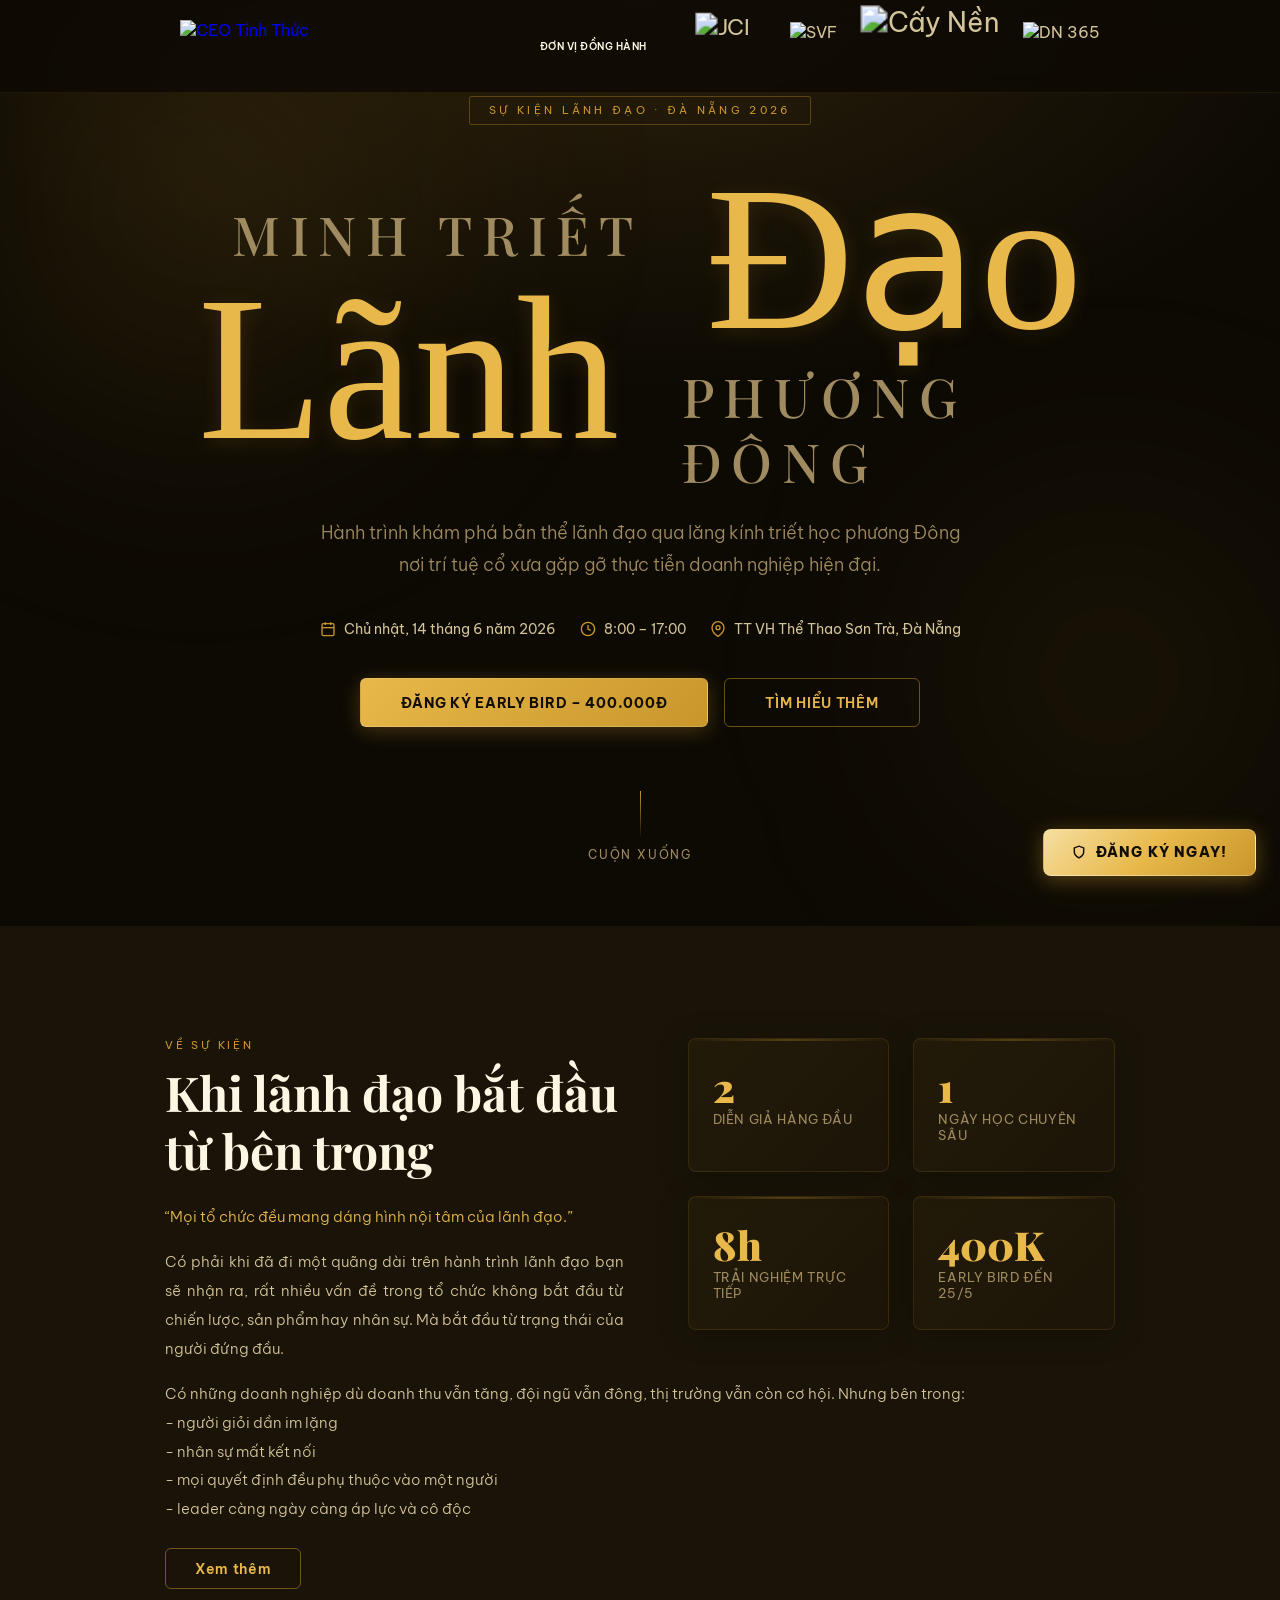
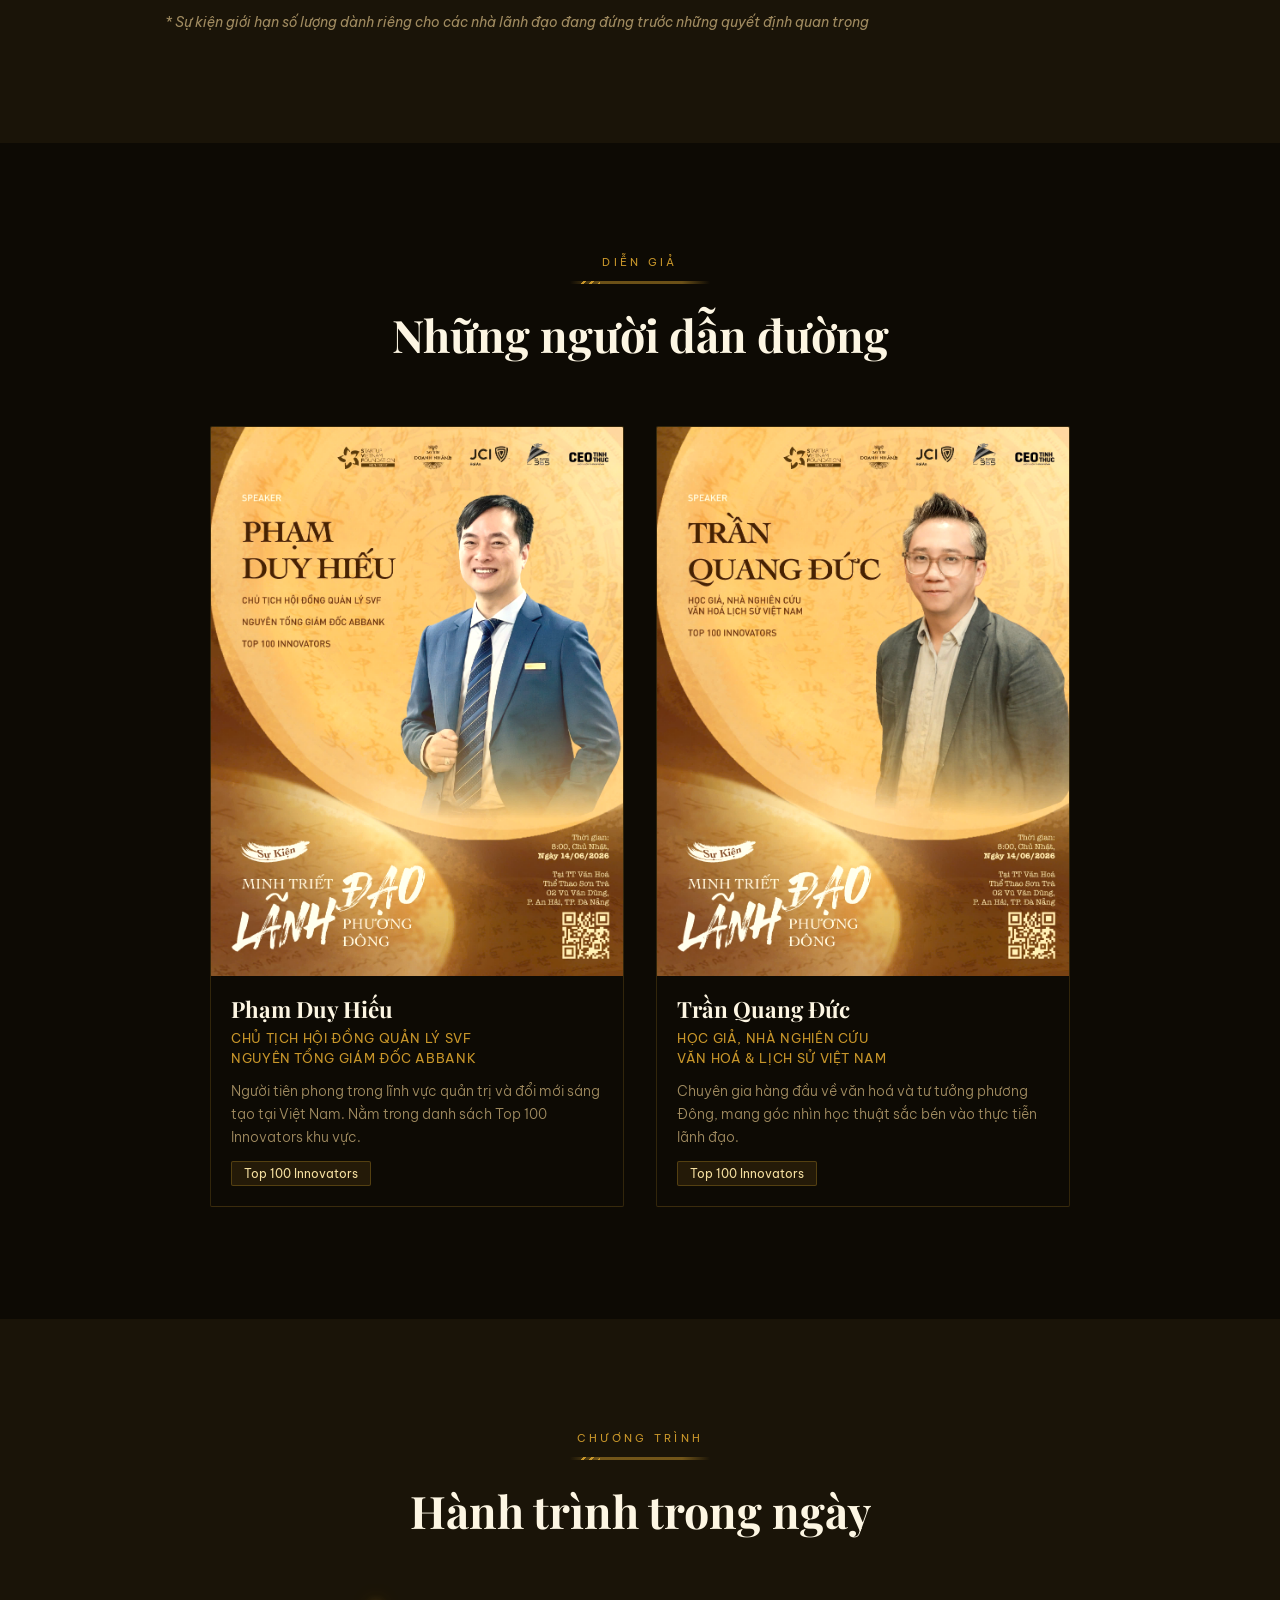
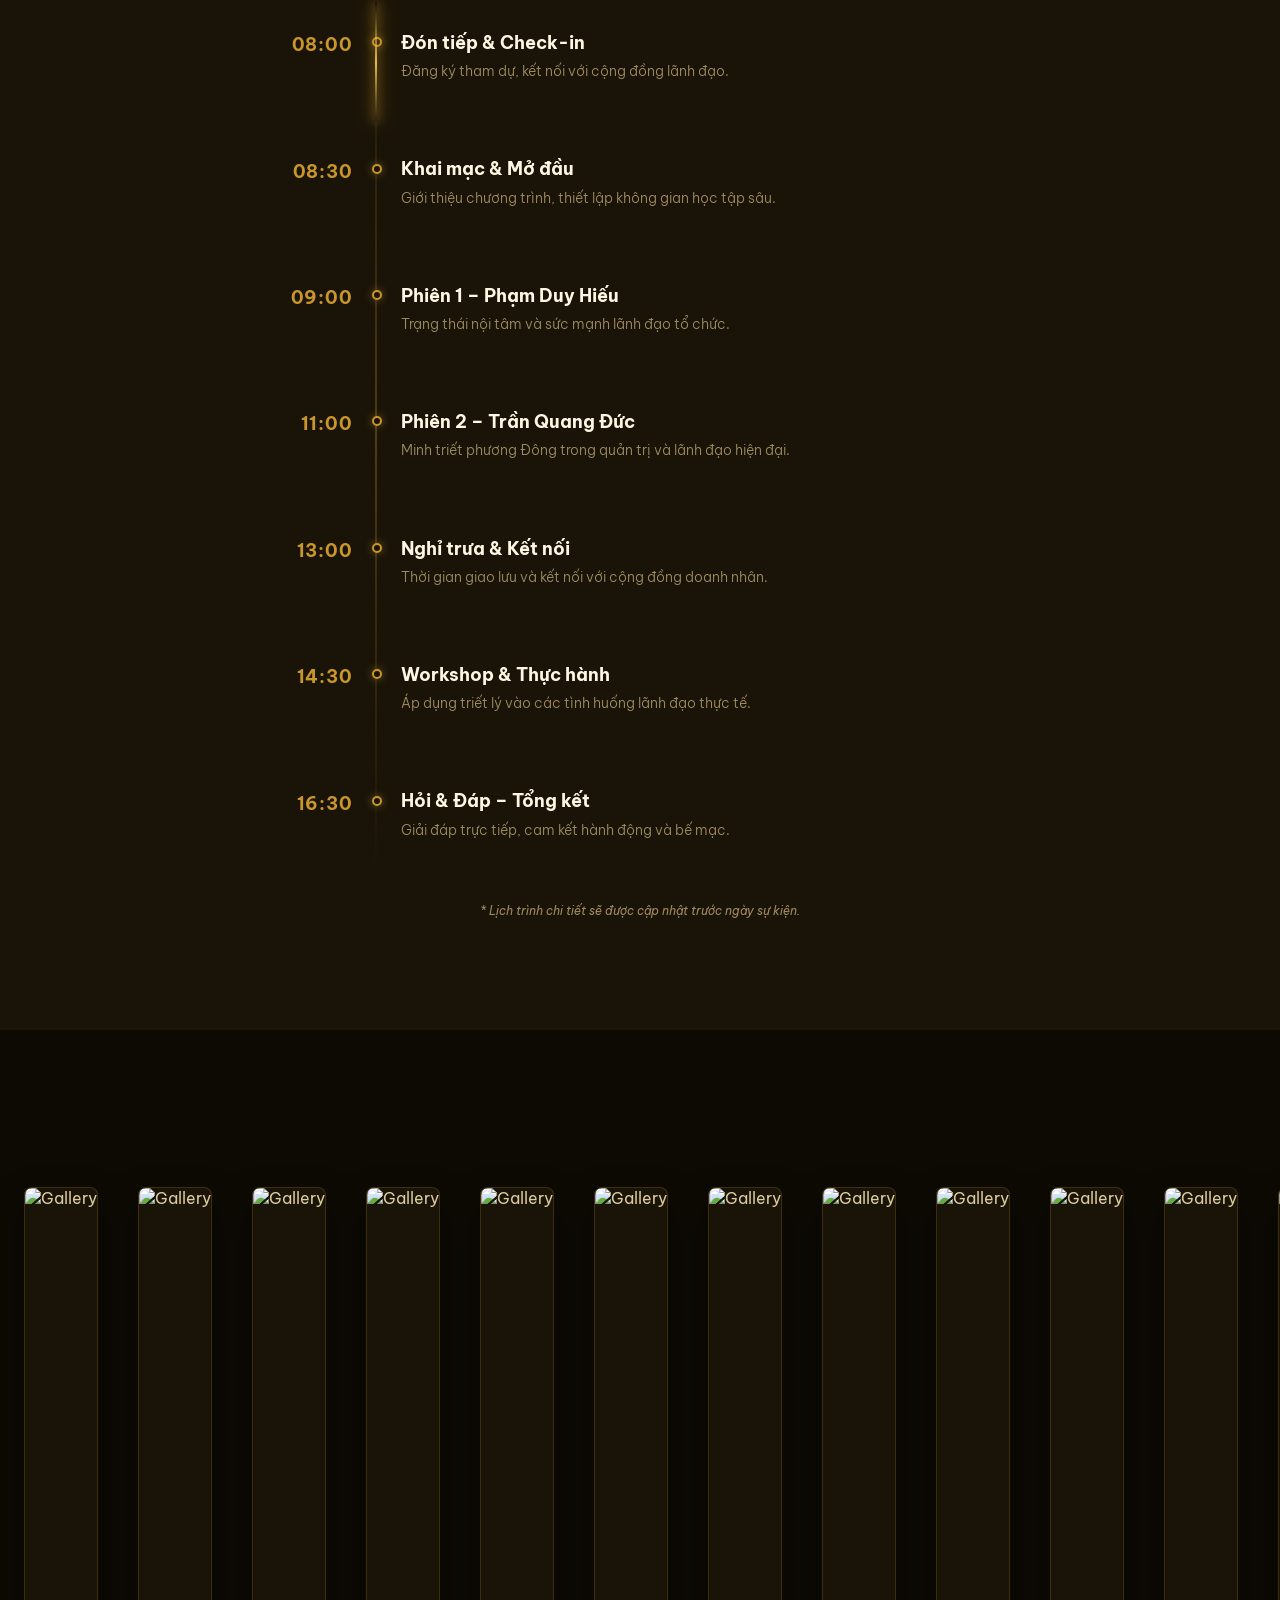
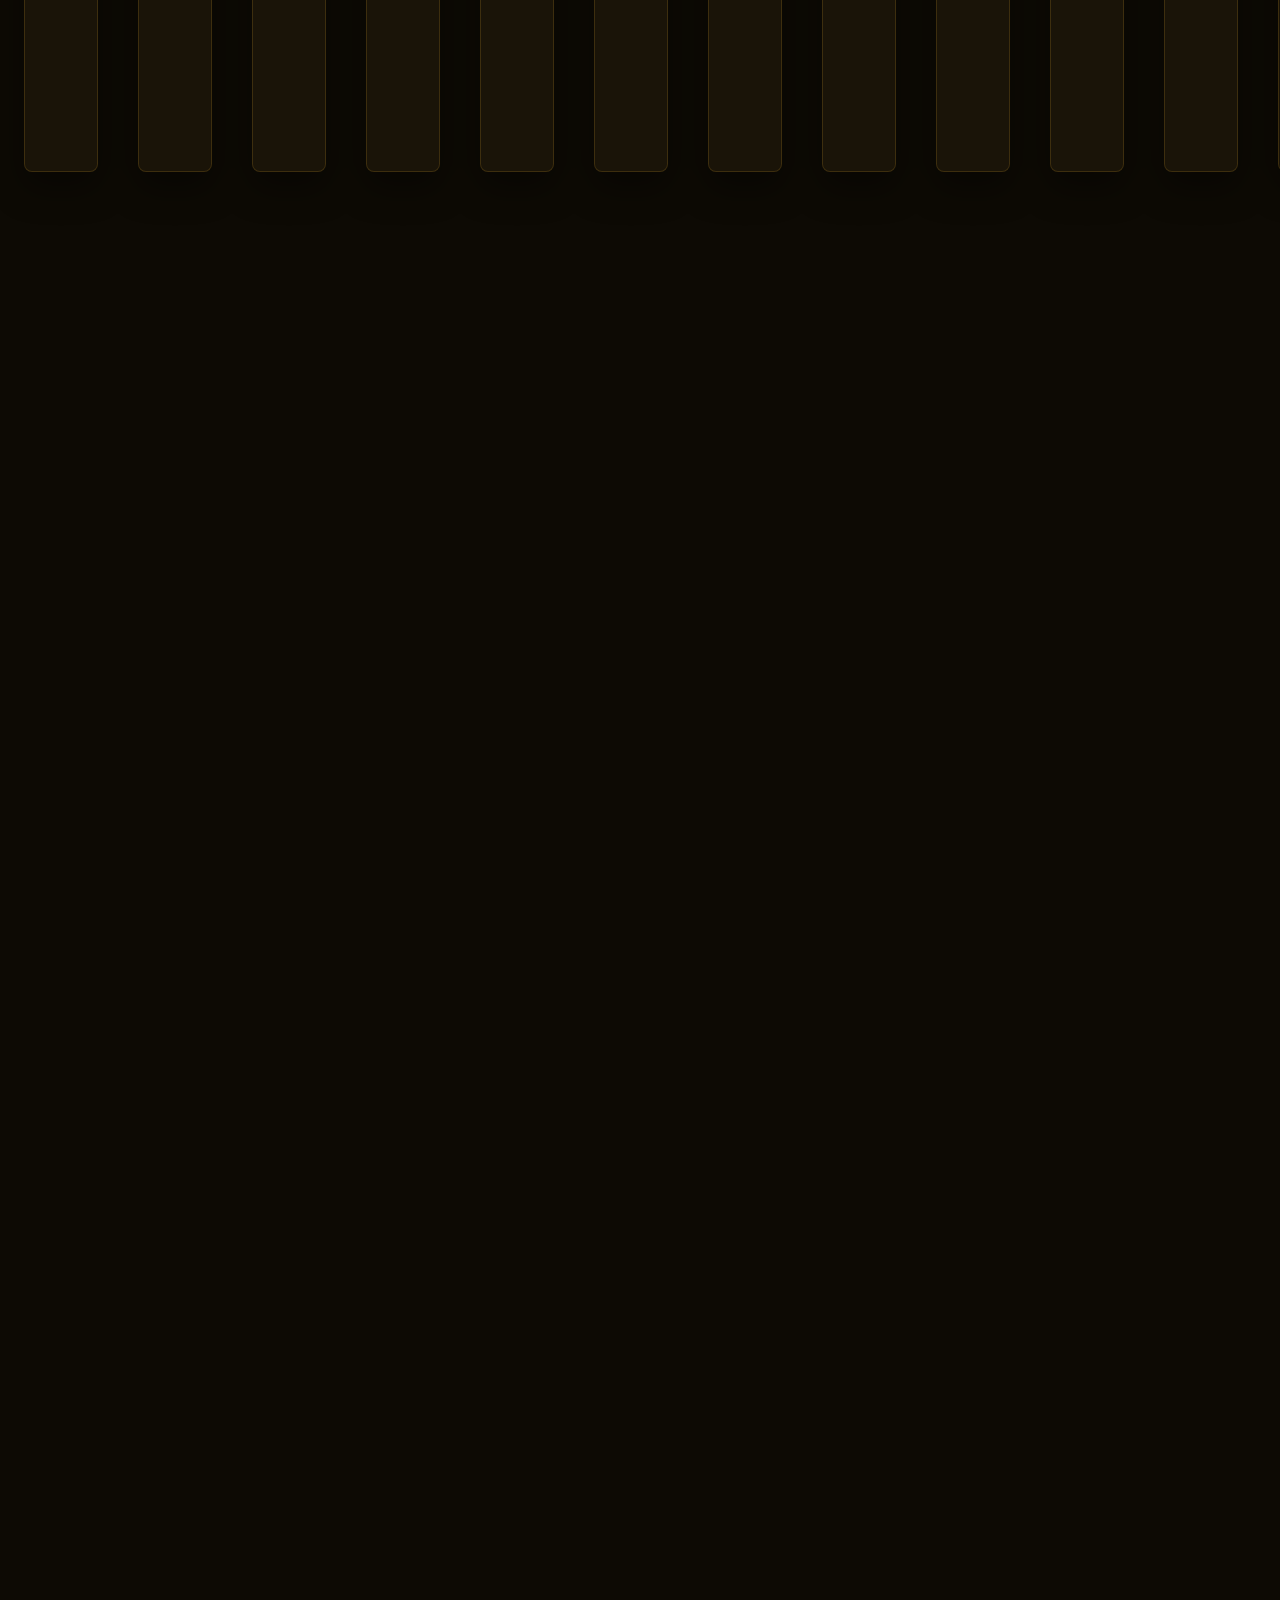
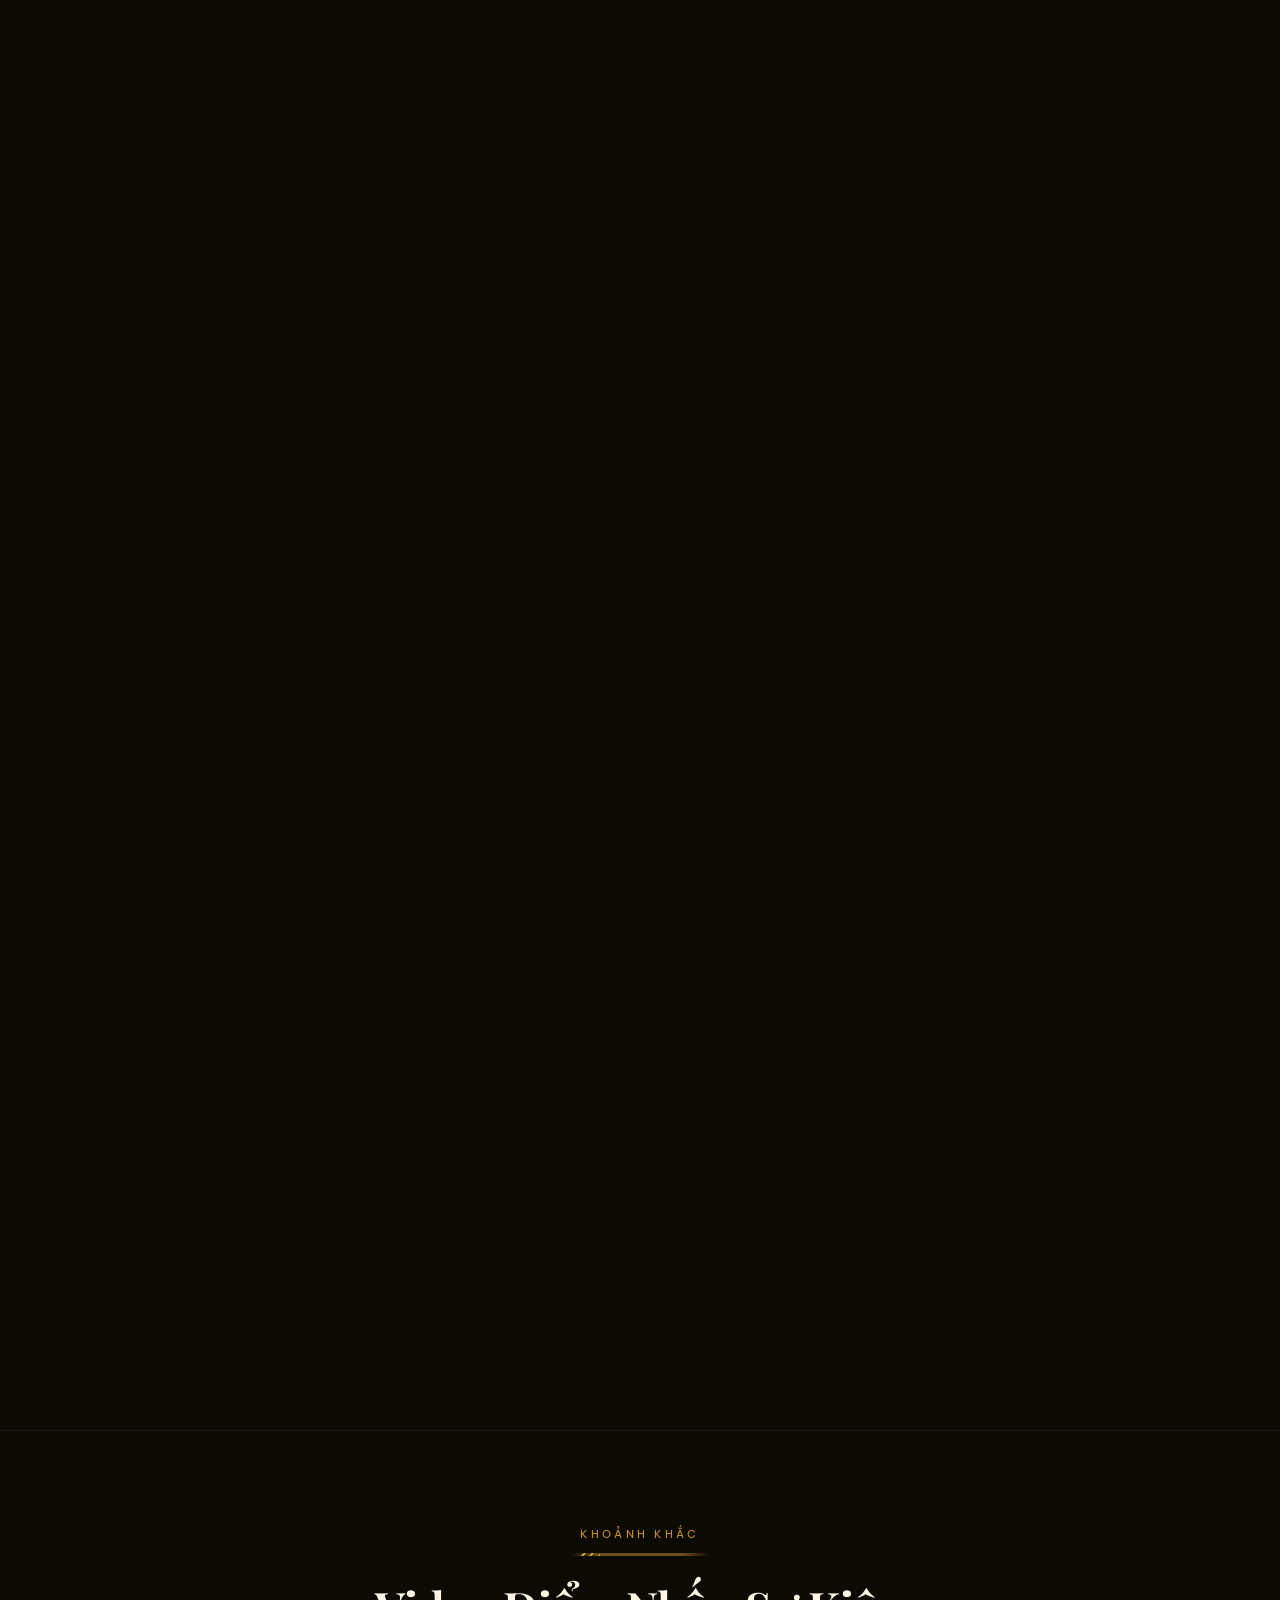
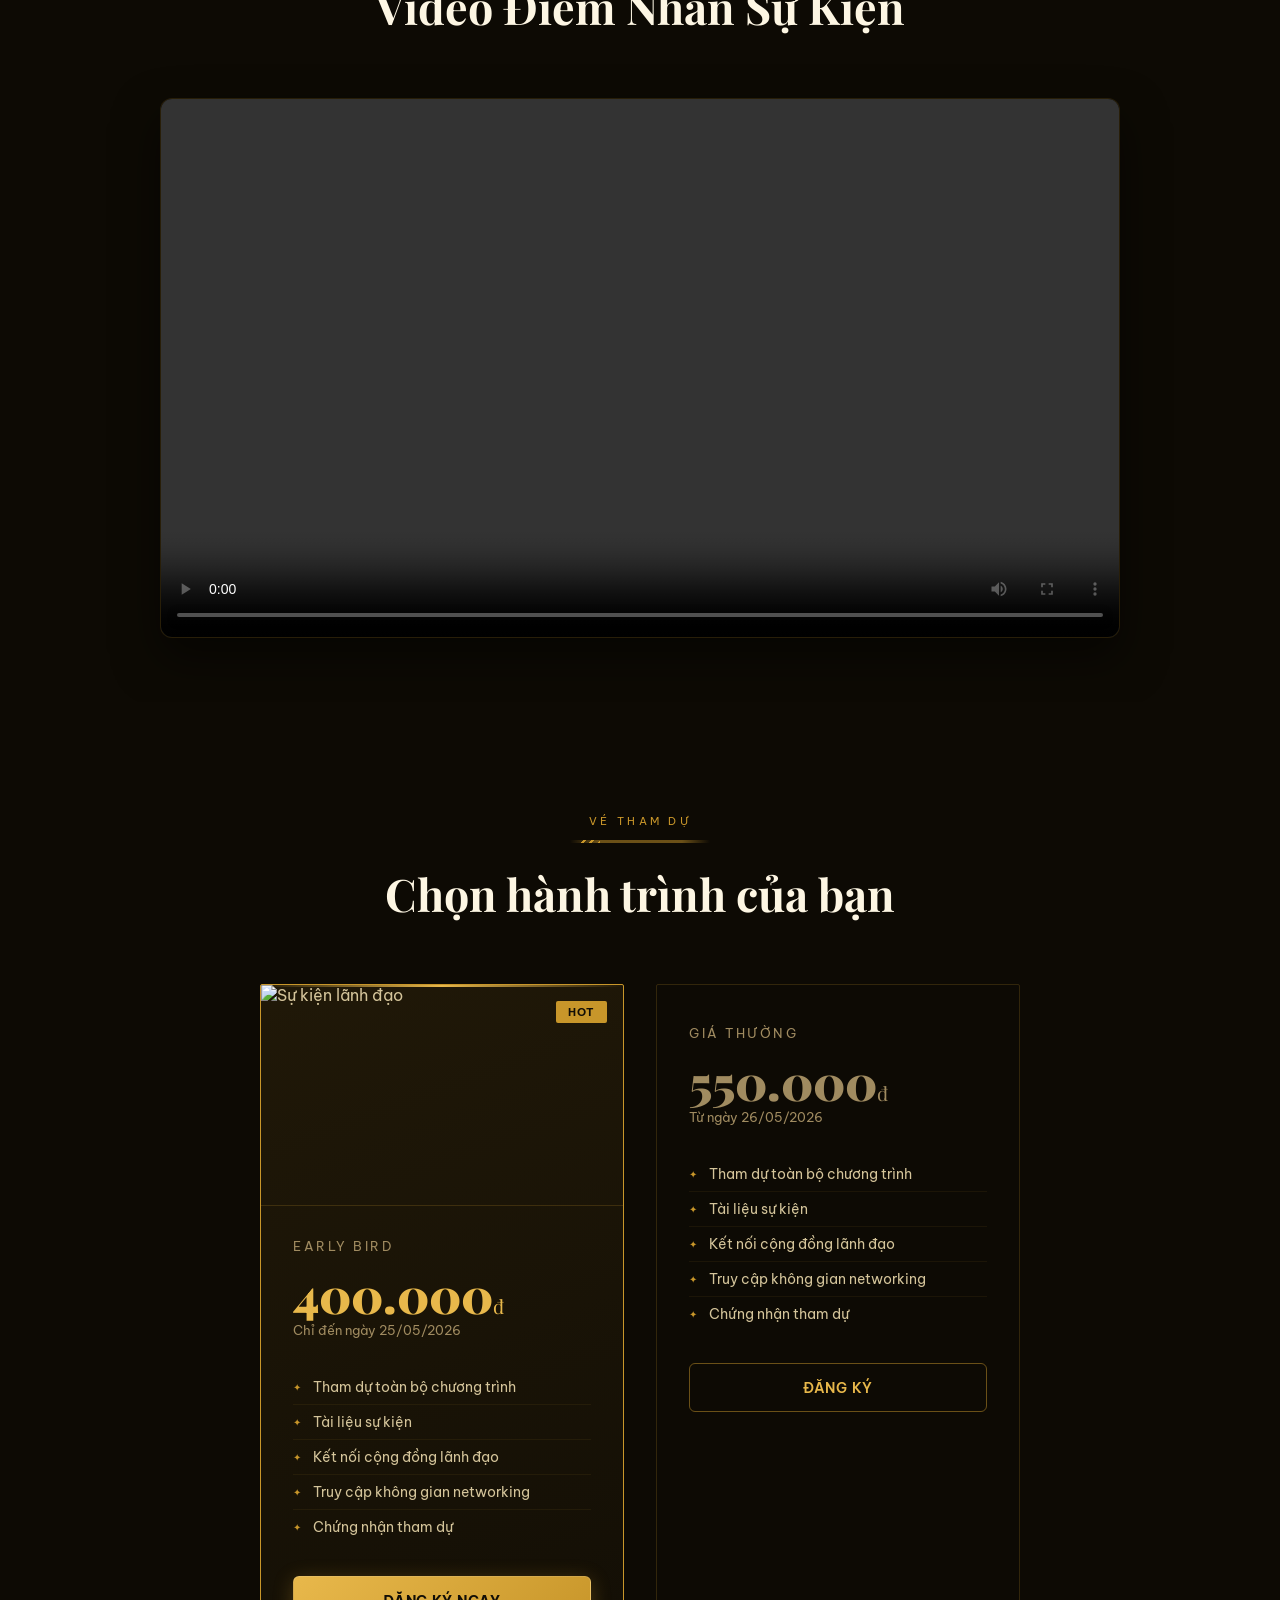
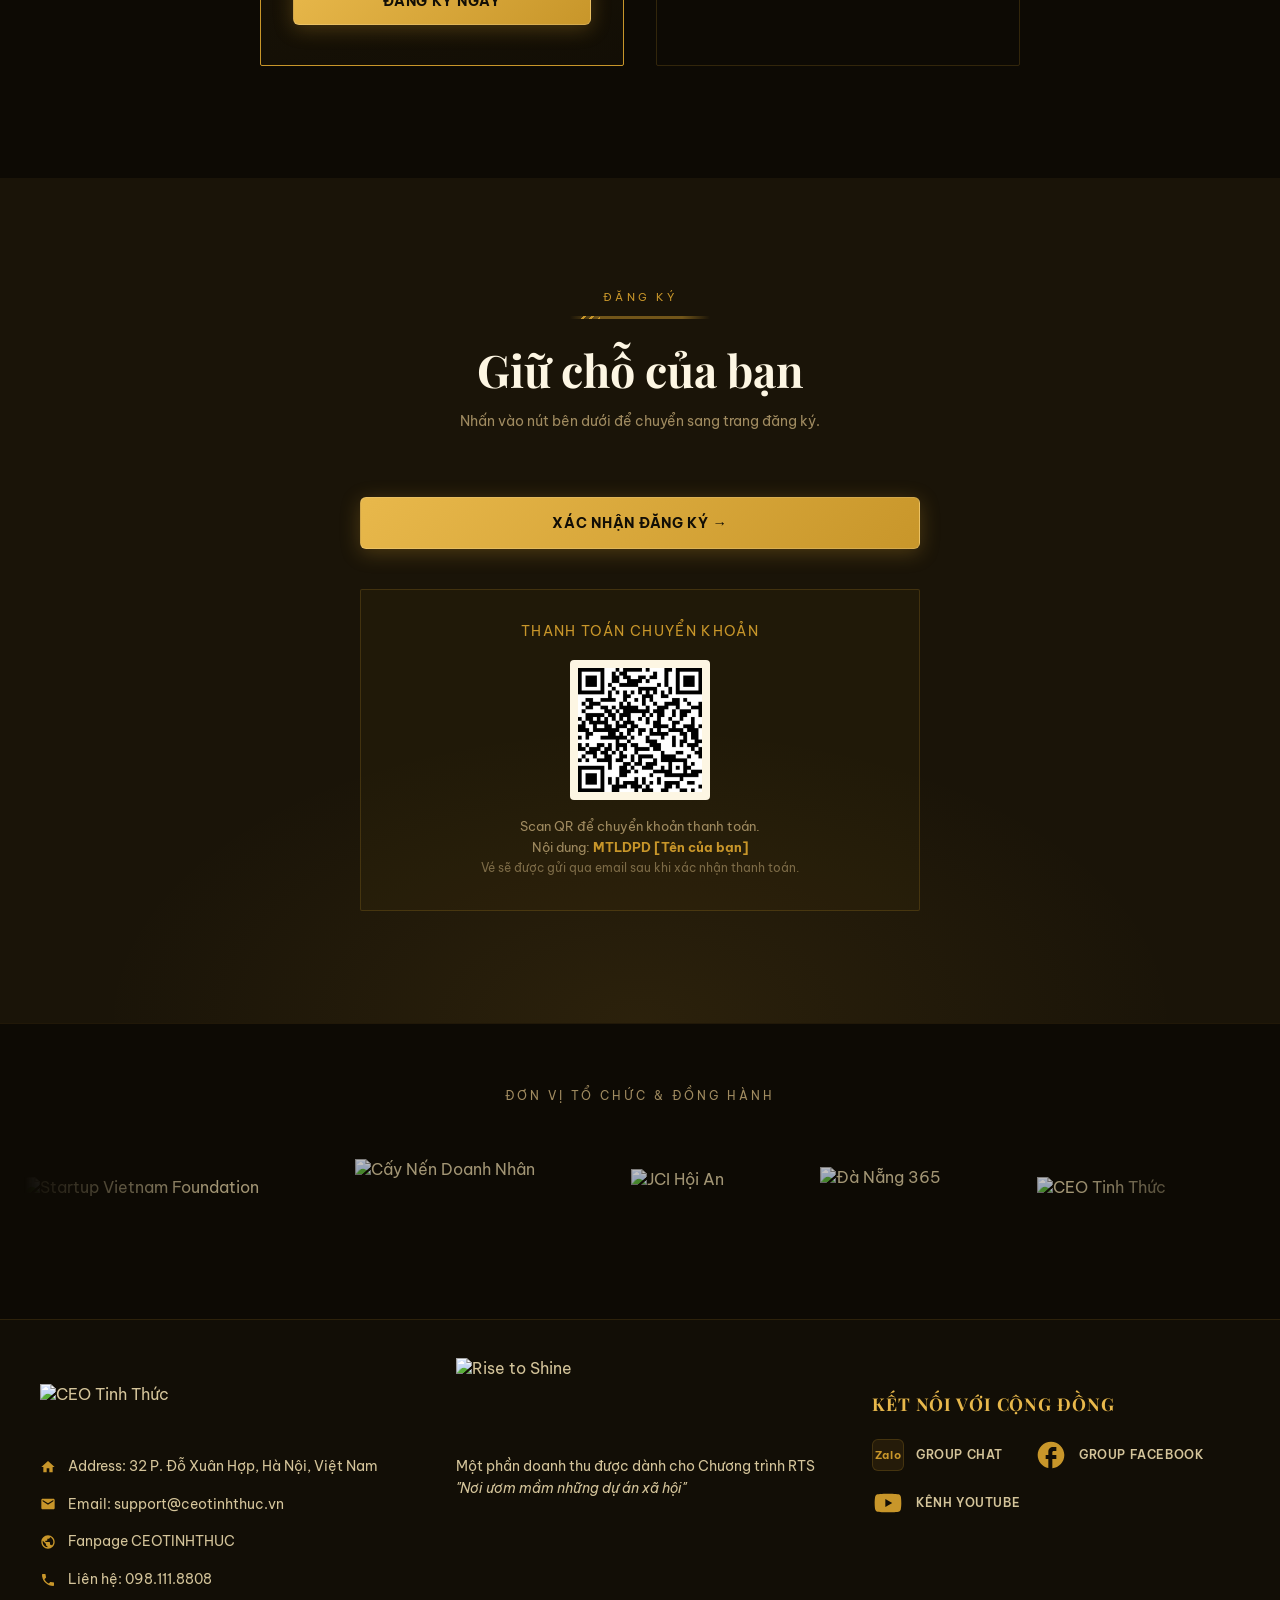
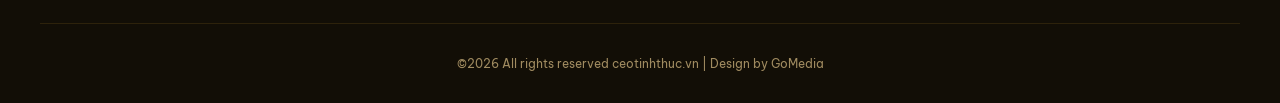
==== minh-triet-lanh-dao-phuong-dong.html @ 9c0e0b91 "Deploy landing page" ====
<!DOCTYPE html>
<html lang="vi">

<head>
  <meta charset="UTF-8">
  <meta name="viewport" content="width=device-width, initial-scale=1.0">
  <title>Minh Triết Lãnh Đạo Phương Đông – 14/06/2026</title>
  <link rel="preconnect" href="https://fonts.googleapis.com">
  <link rel="preconnect" href="https://fonts.gstatic.com" crossorigin>
  <link
    href="https://fonts.googleapis.com/css2?family=Be+Vietnam+Pro:ital,wght@0,300;0,400;0,500;0,600;0,700;0,800;0,900;1,300;1,400&family=Playfair+Display:wght@700;900&display=swap"
    rel="stylesheet">
  <style>
    @font-face {
      font-family: 'Bridgers Brush';
      src: url('1FTV-VIP-Bridgers-Brush.otf') format('opentype');
      font-weight: normal;
      font-style: normal;
      font-display: swap;
    }

    *,
    *::before,
    *::after {
      box-sizing: border-box;
      margin: 0;
      padding: 0;
    }

    :root {
      --gold: #C8962A;
      --gold-light: #E8B84B;
      --gold-pale: #F5DFA0;
      --gold-glow: #F0C050;
      --dark: #0D0A04;
      --dark-2: #1A1408;
      --dark-3: #251C0C;
      --dark-4: #2E2310;
      --ink: #120E06;
      --cream: #FDF6E3;
      --cream-dim: #F5EDCC;
      --text-muted: #A08B60;
      --text-body: #D4C49A;
    }

    html {
      scroll-behavior: smooth;
    }

    body {
      font-family: 'Be Vietnam Pro', sans-serif;
      background: var(--dark);
      color: var(--text-body);
      overflow-x: hidden;
    }

    /* ─── NOISE OVERLAY ─── */
    body::before {
      content: '';
      position: fixed;
      inset: 0;
      z-index: 0;
      background-image: url("data:image/svg+xml,%3Csvg viewBox='0 0 256 256' xmlns='http://www.w3.org/2000/svg'%3E%3Cfilter id='n'%3E%3CfeTurbulence type='fractalNoise' baseFrequency='0.9' numOctaves='4' stitchTiles='stitch'/%3E%3C/filter%3E%3Crect width='100%25' height='100%25' filter='url(%23n)' opacity='0.04'/%3E%3C/svg%3E");
      pointer-events: none;
      opacity: .35;
    }

    /* ─── GLOW BLOBS ─── */
    .blob {
      position: absolute;
      border-radius: 50%;
      filter: blur(120px);
      pointer-events: none;
      z-index: 0;
    }

    .blob-1 {
      width: 600px;
      height: 600px;
      background: radial-gradient(circle, rgba(200, 150, 42, .18) 0%, transparent 70%);
      top: -100px;
      left: -100px;
      animation: blobFloat1 8s infinite ease-in-out;
    }

    .blob-2 {
      width: 500px;
      height: 500px;
      background: radial-gradient(circle, rgba(200, 150, 42, .12) 0%, transparent 70%);
      bottom: 0;
      right: -80px;
      animation: blobFloat2 10s infinite ease-in-out;
    }

    /* ─── SECTION BASE ─── */
    section {
      position: relative;
      z-index: 1;
    }

    /* ─── DIVIDER ─── */
    .divider {
      position: relative;
      width: 140px;
      height: 3px;
      background: linear-gradient(90deg, transparent, rgba(200, 150, 42, 0.5) 20%, rgba(200, 150, 42, 0.5) 80%, transparent 100%);
      margin: 0 auto 1.5rem;
      overflow: hidden;
    }

    .divider.left {
      margin: 0 0 1.5rem;
    }

    /* Diagonal accent slashes on the left edge */
    .divider::before {
      content: '';
      position: absolute;
      left: 10px;
      top: 0;
      width: 20px;
      height: 100%;
      background: repeating-linear-gradient(-45deg, var(--gold) 0, var(--gold) 2px, transparent 2px, transparent 6px);
      z-index: 2;
    }

    /* Glowing energy light pulse running left-to-right in a loop */
    .divider::after {
      content: '';
      position: absolute;
      top: 0;
      left: -40px;
      width: 40px;
      height: 100%;
      background: linear-gradient(90deg, transparent, var(--gold-light), #ffffff, var(--gold-light), transparent);
      animation: divider-glow-pulse 4s infinite cubic-bezier(0.25, 0.46, 0.45, 0.94);
      z-index: 1;
    }

    @keyframes divider-glow-pulse {
      0% {
        left: -40px;
      }

      30%,
      100% {
        left: 100%;
      }
    }

    /* ─── ORNAMENT ─── */
    .ornament {
      display: flex;
      align-items: center;
      gap: 12px;
      color: var(--gold);
      font-size: 11px;
      letter-spacing: .2em;
      text-transform: uppercase;
      margin-bottom: 1rem;
    }

    .ornament::before,
    .ornament::after {
      content: '';
      flex: 1;
      max-width: 40px;
      height: 1px;
      background: var(--gold);
      opacity: .5;
    }

    /* ═══════════════════════════════
     HERO
  ═══════════════════════════════ */
    #hero {
      min-height: 100vh;
      display: flex;
      flex-direction: column;
      justify-content: center;
      align-items: center;
      text-align: center;
      padding: 6rem 1.5rem 4rem;
      background:
        radial-gradient(ellipse 80% 60% at 50% 0%, rgba(200, 150, 42, .15) 0%, transparent 70%),
        var(--dark);
      overflow: hidden;
    }

    #hero::before {
      content: '';
      position: absolute;
      top: 0;
      right: 0;
      bottom: 0;
      left: 0;
      z-index: -1;
      background-image: url('KV.png');
      background-size: cover;
      background-position: center;
      opacity: 0.6;
      mask-image: linear-gradient(to left, rgba(0, 0, 0, 1) 0%, rgba(0, 0, 0, 0) 100%);
      -webkit-mask-image: linear-gradient(to left, rgba(0, 0, 0, 1) 0%, rgba(0, 0, 0, 0) 100%);
      pointer-events: none;
    }

    .hero-kicker {
      font-size: 11px;
      letter-spacing: .3em;
      text-transform: uppercase;
      color: var(--gold);
      border: 1px solid rgba(200, 150, 42, .35);
      padding: .4rem 1.2rem;
      border-radius: 2px;
      display: inline-block;
      margin-bottom: 2rem;
      opacity: 0;
      animation: kickerReveal 1s cubic-bezier(0.16, 1, 0.3, 1) 0.1s both;
    }

    /* Calligraphic Title Grid & Layout */
    .hero-title-grid {
      display: flex;
      justify-content: center;
      align-items: center;
      gap: clamp(0.5rem, 1.8vw, 1.5rem);
      /* Balanced central gap to pull columns together while keeping text readable */
      max-width: 1000px;
      margin: 1.5rem auto 0;
      position: relative;
      z-index: 1;
    }

    .grid-left {
      display: flex;
      flex-direction: column;
      align-items: flex-end;
      /* Align elements to the right edge (center gutter) to bring Lãnh closer to Đạo */
      text-align: right;
    }

    .grid-right {
      display: flex;
      flex-direction: column;
      align-items: flex-start;
      /* Align elements to the left edge (center gutter) */
      text-align: left;
      margin-top: -1.2rem;
      /* Gentle shift up for "ĐẠO" to align with "MINH TRIẾT" level without clashing */
    }

    .grid-minh-triet {
      font-family: 'Playfair Display', serif;
      font-size: clamp(2.2rem, 4.2vw, 3.5rem);
      color: var(--text-muted);
      text-transform: uppercase;
      letter-spacing: 0.18em;
      /* Elegant wider spacing */
      font-weight: 500;
      /* Thinner, clean weight to match Image 2 */
      line-height: 1;
      margin-bottom: 0.5rem;
      /* Clean gap to prevent the calligraphy tilde from overlapping */
      margin-right: 0.5rem;
      /* Margin right since container is right-aligned */
      opacity: 0;
      animation: titleRevealSerif 1.2s cubic-bezier(0.16, 1, 0.3, 1) 0.3s both;
    }

    .grid-lanh {
      font-family: 'Bridgers Brush', cursive;
      font-size: clamp(8rem, 16vw, 13.5rem);
      color: var(--gold-light);
      line-height: 0.95;
      /* Increased line-height for clean, non-overlapping diacritics */
      margin-top: 0.2rem;
      margin-right: clamp(1.2rem, 2.5vw, 2.5rem);
      /* Added horizontal spacing to prevent overlap */
      text-shadow: 0 4px 20px rgba(200, 150, 42, 0.15);
      font-weight: normal;
      opacity: 0;
      animation: titleRevealBrushLeft 1.2s cubic-bezier(0.16, 1, 0.3, 1) 0.5s both, floatSlowLanh 6s infinite 1.7s ease-in-out;
    }

    .grid-dao {
      font-family: 'Bridgers Brush', cursive;
      font-size: clamp(8rem, 16vw, 13.5rem);
      color: var(--gold-light);
      line-height: 0.95;
      /* Increased line-height for clean, non-overlapping diacritics */
      margin-left: clamp(1.2rem, 2.5vw, 2.5rem);
      /* Added horizontal spacing to prevent overlap */
      margin-bottom: 0.5rem;
      /* Spacious bottom gap to prevent overlapping with "PHƯƠNG ĐÔNG" below */
      text-shadow: 0 4px 20px rgba(200, 150, 42, 0.15);
      font-weight: normal;
      opacity: 0;
      animation: titleRevealBrushRight 1.2s cubic-bezier(0.16, 1, 0.3, 1) 0.5s both, floatSlowDao 6s infinite 1.7s ease-in-out;
    }

    .grid-phuong-dong {
      font-family: 'Playfair Display', serif;
      font-size: clamp(2.2rem, 4.2vw, 3.5rem);
      color: var(--text-muted);
      text-transform: uppercase;
      letter-spacing: 0.18em;
      /* Elegant wider spacing */
      font-weight: 500;
      /* Thinner, clean weight to match Image 2 */
      line-height: 1.2;
      /* Beautiful text line height for stacked words */
      display: flex;
      flex-direction: column;
      align-items: flex-start;
      margin-left: 0.5rem;
    }

    .grid-phuong-dong span {
      display: block;
      opacity: 0;
    }

    .grid-phuong-dong span:nth-child(1) {
      animation: titleRevealSerif 1.2s cubic-bezier(0.16, 1, 0.3, 1) 0.7s both;
    }

    .grid-phuong-dong span:nth-child(2) {
      animation: titleRevealSerif 1.2s cubic-bezier(0.16, 1, 0.3, 1) 0.8s both;
    }



    /* Mobile Responsive Title styling */
    @media (max-width: 600px) {
      .hero-title-grid {
        flex-direction: column;
        align-items: center;
        margin-top: 1rem;
      }

      .grid-left,
      .grid-right {
        align-items: center;
        text-align: center;
        margin: 0;
      }

      .grid-right {
        margin-top: -1.5rem;
      }

      .grid-minh-triet {
        margin-left: 0;
        font-size: 2rem;
      }

      .grid-lanh {
        margin-right: 0;
        font-size: 6.5rem;
      }

      .grid-dao {
        margin-left: 0;
        font-size: 6.5rem;
      }

      .grid-phuong-dong {
        margin-left: 0;
        align-items: center;
        font-size: 2rem;
      }
    }

    .hero-subtitle {
      font-size: clamp(.95rem, 2vw, 1.1rem);
      color: var(--text-muted);
      max-width: 850px;
      line-height: 1.8;
      margin: 1.5rem auto 0;
      font-weight: 300;
      overflow: hidden;
    }

    .hero-subtitle span {
      display: block;
      opacity: 0;
      transform: translateY(100%);
      animation: subtitleLineReveal 1.2s cubic-bezier(0.16, 1, 0.3, 1) forwards;
    }

    .hero-subtitle span:nth-child(1) {
      animation-delay: 0.9s;
    }

    .hero-subtitle span:nth-child(2) {
      animation-delay: 1.05s;
    }

    .hero-meta {
      display: flex;
      flex-wrap: wrap;
      justify-content: center;
      gap: 1.5rem;
      margin: 2.5rem 0;
    }

    .hero-meta-item {
      display: flex;
      align-items: center;
      gap: .5rem;
      font-size: .85rem;
      color: var(--text-body);
      opacity: 0;
      transform: translateY(15px);
      animation: metaItemReveal 0.8s cubic-bezier(0.16, 1, 0.3, 1) forwards;
    }

    .hero-meta-item:nth-child(1) { animation-delay: 1.3s; }
    .hero-meta-item:nth-child(2) { animation-delay: 1.45s; }
    .hero-meta-item:nth-child(3) { animation-delay: 1.6s; }

    .hero-meta-item svg {
      color: var(--gold);
      flex-shrink: 0;
    }

    .hero-cta {
      display: flex;
      gap: 1rem;
      flex-wrap: wrap;
      justify-content: center;
      opacity: 0;
      transform: translateY(20px);
      animation: ctaReveal 1s cubic-bezier(0.16, 1, 0.3, 1) 1.8s forwards;
    }

    .btn-primary {
      background: linear-gradient(135deg, var(--gold-light), var(--gold));
      color: var(--ink);
      font-family: 'Be Vietnam Pro', sans-serif;
      font-weight: 700;
      font-size: .9rem;
      letter-spacing: .05em;
      text-transform: uppercase;
      padding: .9rem 2.5rem;
      border: 1px solid rgba(255, 255, 255, 0.15);
      border-radius: 6px;
      cursor: pointer;
      text-decoration: none;
      display: inline-block;
      position: relative;
      overflow: hidden;
      transition: all 0.3s cubic-bezier(0.25, 0.8, 0.25, 1);
      box-shadow: 0 4px 20px rgba(200, 150, 42, .3);
    }

    /* Button Shimmer */
    .btn-primary::before {
      content: '';
      position: absolute;
      top: 0;
      left: -150%;
      width: 50%;
      height: 100%;
      background: linear-gradient(
        to right,
        rgba(255, 255, 255, 0) 0%,
        rgba(255, 255, 255, 0.4) 50%,
        rgba(255, 255, 255, 0) 100%
      );
      transform: skewX(-25deg);
      animation: buttonShimmer 3.5s infinite ease-in-out;
    }

    .btn-primary:hover {
      transform: translateY(-4px) scale(1.02);
      box-shadow: 0 10px 30px rgba(200, 150, 42, 0.5);
      background: linear-gradient(135deg, #fff 0%, var(--gold-light) 50%, var(--gold) 100%);
    }

    .btn-outline {
      background: transparent;
      color: var(--gold-light);
      font-family: 'Be Vietnam Pro', sans-serif;
      font-weight: 600;
      font-size: .9rem;
      letter-spacing: .05em;
      text-transform: uppercase;
      padding: .9rem 2.5rem;
      border: 1px solid rgba(200, 150, 42, .5);
      border-radius: 6px;
      cursor: pointer;
      text-decoration: none;
      display: inline-block;
      transition: all 0.3s cubic-bezier(0.25, 0.8, 0.25, 1);
    }

    .btn-outline:hover {
      transform: translateY(-4px) scale(1.02);
      background: rgba(200, 150, 42, .12);
      border-color: var(--gold-light);
      box-shadow: 0 8px 25px rgba(200, 150, 42, 0.15);
    }

    .hero-scroll {
      margin-top: 4rem;
      display: flex;
      flex-direction: column;
      align-items: center;
      gap: .5rem;
      font-size: .75rem;
      letter-spacing: .15em;
      text-transform: uppercase;
      color: var(--text-muted);
      opacity: 0;
      transform: translateY(10px);
      animation: scrollReveal 1s cubic-bezier(0.16, 1, 0.3, 1) 2.2s forwards, scrollBob 2s infinite 3.2s ease-in-out;
    }

    .scroll-line {
      width: 1px;
      height: 48px;
      background: linear-gradient(to bottom, var(--gold), transparent);
      animation: scrollPulse 2s ease-in-out infinite;
    }

    /* ═══════════════════════════════
     ABOUT
  ═══════════════════════════════ */
    #about {
      padding: 7rem 1.5rem;
      background: var(--dark-2);
    }

    #about .reveal {
      opacity: 1;
      transform: none;
      transition: none;
    }

    .about-inner {
      max-width: 950px;
      margin: 0 auto;
    }

    .about-inner::after {
      content: "";
      display: table;
      clear: both;
    }

    .about-label {
      font-size: 11px;
      letter-spacing: .25em;
      text-transform: uppercase;
      color: var(--gold);
      margin-bottom: .75rem;
    }

    .about-heading {
      font-family: 'Playfair Display', serif;
      font-size: clamp(2rem, 4vw, 3rem);
      font-weight: 700;
      color: var(--cream);
      line-height: 1.2;
      margin-bottom: 1.5rem;
    }

    .about-body {
      font-size: .95rem;
      line-height: 1.9;
      color: var(--text-body);
      font-weight: 300;
      text-align: justify;
    }

    .about-body+.about-body {
      margin-top: 1rem;
    }

    .about-stats {
      float: right;
      width: 45%;
      margin-left: 4rem;
      margin-bottom: 2rem;
      display: grid;
      grid-template-columns: 1fr 1fr;
      gap: 1.5rem;
    }

    .stat-card {
      border: 1px solid rgba(200, 150, 42, .15);
      background: linear-gradient(135deg, rgba(200, 150, 42, 0.05) 0%, rgba(200, 150, 42, 0.01) 100%);
      padding: 1.75rem 1.5rem;
      border-radius: 8px;
      position: relative;
      overflow: hidden;
      transition: all 0.4s cubic-bezier(0.165, 0.84, 0.44, 1);
      box-shadow: 0 4px 30px rgba(0, 0, 0, 0.25);
    }

    .stat-card:hover {
      transform: translateY(-5px);
      border-color: rgba(200, 150, 42, 0.45);
      box-shadow: 0 10px 30px rgba(200, 150, 42, 0.12), 0 4px 30px rgba(0, 0, 0, 0.25);
      background: linear-gradient(135deg, rgba(200, 150, 42, 0.08) 0%, rgba(200, 150, 42, 0.02) 100%);
    }

    .stat-card::before {
      content: '';
      position: absolute;
      top: 0;
      left: 0;
      right: 0;
      height: 2px;
      background: linear-gradient(90deg, transparent, rgba(200, 150, 42, 0.3), transparent);
      transition: all 0.4s ease;
    }

    .stat-card:hover::before {
      background: linear-gradient(90deg, transparent, var(--gold-light), transparent);
    }

    .stat-num {
      font-family: 'Playfair Display', serif;
      font-size: 2.5rem;
      font-weight: 900;
      color: var(--gold-light);
      line-height: 1;
      margin-bottom: .25rem;
      transition: all 0.3s ease;
    }

    .stat-card:hover .stat-num {
      transform: scale(1.05);
      color: #fff;
    }

    .stat-label {
      font-size: .8rem;
      color: var(--text-muted);
      letter-spacing: .05em;
      text-transform: uppercase;
    }

    .btn-readmore {
      background: transparent;
      border: 1px solid rgba(200, 150, 42, 0.5);
      border-radius: 6px;
      color: var(--gold-light);
      font-size: 0.9rem;
      padding: 0.65rem 1.8rem;
      margin-top: 1.5rem;
      cursor: pointer;
      font-family: 'Be Vietnam Pro', sans-serif;
      font-weight: 600;
      transition: all 0.3s cubic-bezier(0.25, 0.8, 0.25, 1);
      letter-spacing: 0.05em;
    }

    .btn-readmore:hover {
      background: rgba(200, 150, 42, 0.12);
      border-color: var(--gold-light);
      color: var(--gold-light);
      transform: translateY(-2px);
      box-shadow: 0 4px 15px rgba(200, 150, 42, 0.15);
    }

    /* Staggered Scroll Reveal for About Section Children */
    #about .reveal .about-label,
    #about .reveal .about-heading,
    #about .reveal .about-content-wrapper,
    #about .reveal .stat-card {
      opacity: 0;
      transform: translateY(25px);
      transition: opacity 0.8s cubic-bezier(0.165, 0.84, 0.44, 1), transform 0.8s cubic-bezier(0.165, 0.84, 0.44, 1);
    }

    #about .reveal.visible .about-label { opacity: 1; transform: translateY(0); transition-delay: 0.1s; }
    #about .reveal.visible .stat-card:nth-child(1) { opacity: 1; transform: translateY(0); transition-delay: 0.2s; }
    #about .reveal.visible .stat-card:nth-child(2) { opacity: 1; transform: translateY(0); transition-delay: 0.35s; }
    #about .reveal.visible .about-heading { opacity: 1; transform: translateY(0); transition-delay: 0.45s; }
    #about .reveal.visible .stat-card:nth-child(3) { opacity: 1; transform: translateY(0); transition-delay: 0.5s; }
    #about .reveal.visible .about-content-wrapper { opacity: 1; transform: translateY(0); transition-delay: 0.6s; }
    #about .reveal.visible .stat-card:nth-child(4) { opacity: 1; transform: translateY(0); transition-delay: 0.65s; }

    /* ═══════════════════════════════
     SPEAKERS
  ═══════════════════════════════ */
    #speakers {
      padding: 7rem 1.5rem;
      background: var(--dark);
    }

    .section-header {
      text-align: center;
      margin-bottom: 4rem;
    }

    .section-label {
      font-size: 11px;
      letter-spacing: .3em;
      text-transform: uppercase;
      color: var(--gold);
      margin-bottom: .75rem;
    }

    .section-title {
      font-family: 'Playfair Display', serif;
      font-size: clamp(2rem, 4vw, 2.8rem);
      font-weight: 700;
      color: var(--cream);
      line-height: 1.2;
    }

    .speakers-grid {
      max-width: 860px;
      margin: 0 auto;
      display: grid;
      grid-template-columns: 1fr 1fr;
      gap: 2rem;
    }

    .speaker-card {
      border: 1px solid rgba(200, 150, 42, .2);
      background: linear-gradient(160deg, rgba(200, 150, 42, .06) 0%, rgba(0, 0, 0, 0) 60%);
      border-radius: 2px;
      overflow: hidden;
      transition: transform .3s, box-shadow .3s;
      position: relative;
    }

    .speaker-card::before {
      content: '';
      position: absolute;
      top: 0;
      left: 0;
      right: 0;
      height: 1px;
      background: linear-gradient(90deg, transparent, var(--gold-light), transparent);
    }

    .speaker-card:hover {
      transform: translateY(-4px);
      box-shadow: 0 20px 60px rgba(200, 150, 42, .15);
    }

    .speaker-img-wrap {
      width: 100%;
      aspect-ratio: 3/4;
      overflow: hidden;
      background: var(--dark-3);
      position: relative;
    }

    .speaker-img-wrap img {
      width: 100%;
      height: 100%;
      object-fit: cover;
      object-position: top;
      filter: sepia(.15) contrast(1.05);
      transition: transform .5s;
    }

    .speaker-card:hover .speaker-img-wrap img {
      transform: scale(1.04);
    }

    .speaker-img-placeholder {
      width: 100%;
      height: 100%;
      display: flex;
      flex-direction: column;
      align-items: center;
      justify-content: center;
      gap: .75rem;
      background: linear-gradient(160deg, var(--dark-3), var(--dark-4));
    }

    .speaker-initials {
      width: 80px;
      height: 80px;
      border-radius: 50%;
      background: rgba(200, 150, 42, .15);
      border: 1px solid rgba(200, 150, 42, .3);
      display: flex;
      align-items: center;
      justify-content: center;
      font-family: 'Playfair Display', serif;
      font-size: 1.8rem;
      color: var(--gold-light);
      font-weight: 700;
    }

    .speaker-overlay {
      position: absolute;
      bottom: 0;
      left: 0;
      right: 0;
      background: linear-gradient(to top, rgba(13, 10, 4, .9) 0%, transparent 100%);
      padding: 2rem 1.25rem 1.25rem;
    }

    .speaker-info {
      padding: 1.25rem;
    }

    .speaker-name {
      font-family: 'Playfair Display', serif;
      font-size: 1.4rem;
      font-weight: 700;
      color: var(--cream);
      line-height: 1.2;
      margin-bottom: .4rem;
    }

    .speaker-role {
      font-size: .8rem;
      color: var(--gold);
      letter-spacing: .05em;
      text-transform: uppercase;
      margin-bottom: .75rem;
      line-height: 1.5;
    }

    .speaker-bio {
      font-size: .85rem;
      color: var(--text-muted);
      line-height: 1.7;
      font-weight: 300;
    }

    .speaker-tag {
      display: inline-block;
      margin-top: .75rem;
      background: rgba(200, 150, 42, .12);
      border: 1px solid rgba(200, 150, 42, .3);
      color: var(--gold-pale);
      font-size: .75rem;
      padding: .25rem .75rem;
      border-radius: 2px;
    }

    /* ═══════════════════════════════
     SCHEDULE
  ═══════════════════════════════ */
    #schedule {
      padding: 7rem 1.5rem;
      background: var(--dark-2);
    }

    .schedule-wrap {
      max-width: 800px;
      margin: 0 auto;
      position: relative;
    }

    .schedule-wrap::before {
      content: '';
      position: absolute;
      left: 135px;
      top: 0;
      bottom: 0;
      width: 2px;
      background: linear-gradient(to bottom, transparent, rgba(200, 150, 42, 0.3), transparent);
    }

    .schedule-wrap::after {
      content: '';
      position: absolute;
      left: 135px;
      top: calc(var(--scroll-progress, 0) * (100% - 120px));
      width: 2px;
      height: 120px;
      background: linear-gradient(to bottom, transparent, var(--gold-light), transparent);
      box-shadow: 0 0 10px var(--gold), 0 0 20px var(--gold);
      z-index: 1;
      transition: top 0.1s ease-out;
    }

    .schedule-item {
      display: grid;
      grid-template-columns: 80px 1fr;
      gap: 3rem;
      padding: 1.75rem 2rem;
      border-radius: 12px;
      border: 1px solid transparent;
      position: relative;
      margin-bottom: 1rem;
    }

    .schedule-item.reveal {
      transition: opacity 0.8s ease-out, transform 0.8s cubic-bezier(0.16, 1, 0.3, 1), background 0.4s, box-shadow 0.4s, border-color 0.4s;
    }

    .schedule-item.active:hover {
      background: linear-gradient(90deg, rgba(200, 150, 42, 0.03) 0%, rgba(200, 150, 42, 0.08) 100%);
      border: 1px solid rgba(200, 150, 42, 0.15);
      box-shadow: 0 10px 30px rgba(0, 0, 0, 0.4);
      transform: translateX(10px);
    }

    .schedule-time {
      font-size: 1.1rem;
      color: var(--gold);
      font-weight: 700;
      letter-spacing: .05em;
      padding-top: .15rem;
      text-align: right;
    }

    .schedule-dot {
      position: absolute;
      left: 131px;
      top: 2.15rem;
      width: 10px;
      height: 10px;
      border-radius: 50%;
      background: var(--dark-2);
      border: 2px solid var(--gold);
      box-shadow: 0 0 8px rgba(200, 150, 42, .5);
      transition: all 0.4s ease;
      z-index: 2;
    }

    .schedule-item.active:hover .schedule-dot {
      background: var(--gold-light);
      box-shadow: 0 0 15px var(--gold);
      transform: scale(1.4);
    }

    .schedule-content-title {
      font-size: 1.15rem;
      font-weight: 700;
      color: var(--cream);
      margin-bottom: .4rem;
    }

    .schedule-content-desc {
      font-size: .9rem;
      color: var(--text-muted);
      line-height: 1.6;
      font-weight: 300;
    }

    /* Staggered Animations */
    .schedule-item:nth-child(1) {
      transition-delay: 0.1s;
    }

    .schedule-item:nth-child(2) {
      transition-delay: 0.2s;
    }

    .schedule-item:nth-child(3) {
      transition-delay: 0.3s;
    }

    .schedule-item:nth-child(4) {
      transition-delay: 0.4s;
    }

    .schedule-item:nth-child(5) {
      transition-delay: 0.5s;
    }

    .schedule-item:nth-child(6) {
      transition-delay: 0.6s;
    }

    /* ═══════════════════════════════
     EVENT VIDEO
  ═══════════════════════════════ */
    #event-video {
      padding: 6rem 1.5rem 4rem 1.5rem;
      background: var(--dark);
      border-top: 1px solid rgba(200, 150, 42, 0.1);
      position: relative;
    }

    #event-video .video-container {
      max-width: 960px;
      margin: 0 auto;
      border-radius: 12px;
      overflow: hidden;
      border: 1px solid rgba(200, 150, 42, 0.2);
      box-shadow: 0 20px 45px rgba(0, 0, 0, 0.5);
      background: #000;
      aspect-ratio: 16/9;
      position: relative;
      transition: border-color 0.4s ease, box-shadow 0.4s ease;
    }

    #event-video .video-container:hover {
      border-color: rgba(200, 150, 42, 0.5);
      box-shadow: 0 25px 55px rgba(200, 150, 42, 0.15);
    }

    #event-video video {
      width: 100%;
      height: 100%;
      display: block;
      object-fit: cover;
    }

    #event-video .video-container.reveal-zoom {
      opacity: 0;
      transform: scale(0.8) translateY(60px);
      transition: opacity 1.4s cubic-bezier(0.16, 1, 0.3, 1), transform 1.4s cubic-bezier(0.16, 1, 0.3, 1), border-color 0.4s ease, box-shadow 0.4s ease;
    }

    #event-video .video-container.reveal-zoom.visible {
      opacity: 1;
      transform: scale(1) translateY(0);
    }

    /* ═══════════════════════════════
     PRICING
  ═══════════════════════════════ */
    #pricing {
      padding: 7rem 1.5rem;
      background: var(--dark);
    }

    .pricing-grid {
      max-width: 760px;
      margin: 0 auto;
      display: grid;
      grid-template-columns: 1fr 1fr;
      gap: 2rem;
    }

    @keyframes featuredGlowPulse {
      0% {
        box-shadow: 0 0 20px rgba(200, 150, 42, .1);
      }

      50% {
        box-shadow: 0 0 40px rgba(200, 150, 42, .4);
      }

      100% {
        box-shadow: 0 0 20px rgba(200, 150, 42, .1);
      }
    }

    @keyframes shimmerTopMove {
      0% {
        transform: translateX(-100%);
      }

      100% {
        transform: translateX(100%);
      }
    }

    @keyframes badgePulseAnim {
      0% {
        transform: scale(1);
      }

      50% {
        transform: scale(1.05);
      }

      100% {
        transform: scale(1);
      }
    }

    .price-card {
      border: 1px solid rgba(200, 150, 42, .2);
      border-radius: 2px;
      padding: 2.5rem 2rem;
      position: relative;
      overflow: hidden;
      transition: all .4s cubic-bezier(0.25, 0.46, 0.45, 0.94);
    }

    .price-card:hover {
      transform: translateY(-8px);
      border-color: rgba(200, 150, 42, .5);
      box-shadow: 0 15px 40px rgba(0, 0, 0, .4);
    }

    .price-card .price-image-wrapper {
      overflow: hidden;
    }

    .price-card .price-image-wrapper img {
      transition: transform 0.6s cubic-bezier(0.25, 0.46, 0.45, 0.94) !important;
    }

    .price-card:hover .price-image-wrapper img {
      transform: scale(1.08) !important;
    }

    .price-card.featured {
      border-color: var(--gold);
      background: linear-gradient(160deg, rgba(200, 150, 42, .1) 0%, rgba(200, 150, 42, .03) 100%);
      animation: featuredGlowPulse 4s infinite ease-in-out;
    }

    .price-card.featured::before {
      content: '';
      position: absolute;
      top: 0;
      left: 0;
      right: 0;
      height: 2px;
      background: linear-gradient(90deg, transparent, var(--gold-light), transparent);
      animation: shimmerTopMove 3s infinite linear;
    }

    .price-badge {
      position: absolute;
      top: 1rem;
      right: 1rem;
      background: var(--gold);
      color: var(--ink);
      font-size: .7rem;
      font-weight: 700;
      letter-spacing: .1em;
      text-transform: uppercase;
      padding: .25rem .75rem;
      border-radius: 2px;
      animation: badgePulseAnim 2s infinite ease-in-out;
      transform-origin: center;
    }

    .price-label {
      font-size: .8rem;
      letter-spacing: .2em;
      text-transform: uppercase;
      color: var(--text-muted);
      margin-bottom: 1rem;
    }

    .price-amount {
      font-family: 'Playfair Display', serif;
      font-size: 3rem;
      font-weight: 900;
      color: var(--gold-light);
      line-height: 1;
      margin-bottom: .25rem;
    }

    .price-amount span {
      font-size: 1.2rem;
      font-weight: 400;
    }

    .price-until {
      font-size: .8rem;
      color: var(--text-muted);
      margin-bottom: 2rem;
    }

    .price-features {
      list-style: none;
      margin-bottom: 2rem;
    }

    .price-features li {
      font-size: .9rem;
      color: var(--text-body);
      padding: .5rem 0;
      border-bottom: 1px solid rgba(200, 150, 42, .08);
      display: flex;
      align-items: center;
      gap: .75rem;
    }

    .price-features li::before {
      content: '✦';
      color: var(--gold);
      font-size: .6rem;
      flex-shrink: 0;
    }

    .price-features li:last-child {
      border-bottom: none;
    }

    .btn-full {
      display: block;
      width: 100%;
      text-align: center;
      text-decoration: none;
    }

    /* ═══════════════════════════════
     REGISTER (FORM)
  ═══════════════════════════════ */
    #register {
      padding: 7rem 1.5rem;
      background:
        radial-gradient(ellipse 60% 50% at 50% 100%, rgba(200, 150, 42, .1) 0%, transparent 70%),
        var(--dark-2);
    }

    .register-wrap {
      max-width: 560px;
      margin: 0 auto;
    }

    .form-row {
      margin-bottom: 1.25rem;
    }

    .form-label {
      display: block;
      font-size: .8rem;
      letter-spacing: .1em;
      text-transform: uppercase;
      color: var(--text-muted);
      margin-bottom: .5rem;
    }

    .form-input {
      width: 100%;
      padding: .85rem 1rem;
      background: rgba(255, 255, 255, .04);
      border: 1px solid rgba(200, 150, 42, .2);
      border-radius: 2px;
      color: var(--cream);
      font-family: 'Be Vietnam Pro', sans-serif;
      font-size: .95rem;
      outline: none;
      transition: border-color .2s;
    }

    .form-input:focus {
      border-color: var(--gold);
    }

    .form-input::placeholder {
      color: rgba(160, 139, 96, .4);
    }

    select.form-input option {
      background: var(--dark-2);
    }

    .form-grid {
      display: grid;
      grid-template-columns: 1fr 1fr;
      gap: 1rem;
    }

    .qr-section {
      margin-top: 2.5rem;
      border: 1px solid rgba(200, 150, 42, .2);
      border-radius: 2px;
      padding: 2rem;
      background: rgba(200, 150, 42, .04);
      text-align: center;
    }

    .qr-title {
      font-size: .85rem;
      letter-spacing: .1em;
      text-transform: uppercase;
      color: var(--gold);
      margin-bottom: 1.25rem;
    }

    .qr-box {
      width: 140px;
      height: 140px;
      margin: 0 auto 1rem;
      background: var(--cream);
      border-radius: 4px;
      display: flex;
      align-items: center;
      justify-content: center;
      font-size: .7rem;
      color: var(--dark);
      text-align: center;
      padding: .5rem;
    }

    .qr-note {
      font-size: .8rem;
      color: var(--text-muted);
      line-height: 1.6;
    }

    /* ═══════════════════════════════
     PARTNERS
  ═══════════════════════════════ */
    #partners {
      padding: 4rem 1.5rem;
      background: var(--dark);
      border-top: 1px solid rgba(200, 150, 42, .1);
    }

    .partners-label {
      text-align: center;
      font-size: .75rem;
      letter-spacing: .25em;
      text-transform: uppercase;
      color: var(--text-muted);
      margin-bottom: 2rem;
    }

    .partners-marquee {
      overflow: hidden;
      width: 100%;
      position: relative;
      padding: 1.5rem 0;
      mask-image: linear-gradient(to right, transparent, #fff 15%, #fff 85%, transparent);
      -webkit-mask-image: linear-gradient(to right, transparent, #fff 15%, #fff 85%, transparent);
    }

    .partners-track {
      display: flex;
      width: max-content;
      animation: marqueeScroll 28s linear infinite;
    }

    .partners-marquee:hover .partners-track {
      animation-play-state: paused;
    }

    .partners-group {
      display: flex;
      align-items: center;
      justify-content: space-around;
      gap: 6rem;
      padding-right: 6rem;
    }

    .partners-group img {
      width: auto;
      object-fit: contain;
      opacity: 0.75;
      transition: opacity 0.3s, transform 0.3s;
    }

    .partners-group img:hover {
      opacity: 1;
      transform: scale(1.08);
    }

    .partner-img-svf {
      height: 36px;
    }

    .partner-img-caynen {
      height: 72px;
    }

    .partner-img-jci {
      height: 52px;
    }

    .partner-img-danang {
      height: 56px;
    }

    .partner-img-ceo {
      height: 36px;
      mix-blend-mode: screen;
    }

    @keyframes marqueeScroll {
      0% {
        transform: translateX(0);
      }

      100% {
        transform: translateX(-33.3333%);
      }
    }

    .partner-item {
      font-size: .85rem;
      font-weight: 600;
      color: rgba(160, 139, 96, .5);
      letter-spacing: .1em;
      text-transform: uppercase;
      transition: color .2s;
    }

    .partner-item:hover {
      color: var(--gold);
    }

    /* ═══════════════════════════════
     FOOTER
  ═══════════════════════════════ */
    footer {
      padding: 4rem 1.5rem 2rem;
      background: var(--ink);
      border-top: 1px solid rgba(200, 150, 42, .15);
    }

    .footer-container {
      max-width: 1200px;
      margin: 0 auto;
      display: grid;
      grid-template-columns: 1fr 1fr 1fr;
      gap: 3rem;
      padding-bottom: 2rem;
      border-bottom: 1px solid rgba(200, 150, 42, 0.15);
    }

    .footer-col {
      display: flex;
      flex-direction: column;
      gap: 1rem;
    }

    .footer-logo {
      height: 48px;
      object-fit: contain;
      margin-bottom: 0.5rem;
      align-self: flex-start;
    }

    .footer-item {
      display: flex;
      align-items: center;
      gap: 0.75rem;
      font-size: 0.85rem;
      color: var(--text-body);
      text-decoration: none;
      transition: color .2s;
    }

    .footer-item:hover {
      color: var(--gold-light);
    }

    .footer-item svg {
      width: 16px;
      height: 16px;
      fill: var(--gold);
      flex-shrink: 0;
    }

    .footer-text {
      font-size: 0.85rem;
      color: var(--text-body);
      line-height: 1.6;
    }

    .footer-title {
      font-family: 'Playfair Display', serif;
      font-size: 1.1rem;
      font-weight: 700;
      color: var(--gold-light);
      text-transform: uppercase;
      margin-bottom: 0.5rem;
      letter-spacing: 0.05em;
    }

    .footer-socials {
      display: flex;
      flex-direction: column;
      gap: 1rem;
    }

    .social-row {
      display: flex;
      gap: 2rem;
    }

    .social-btn {
      display: flex;
      align-items: center;
      gap: 0.75rem;
      font-size: 0.75rem;
      color: var(--text-body);
      text-decoration: none;
      font-weight: 600;
      letter-spacing: 0.05em;
      transition: color .2s;
    }

    .social-btn:hover {
      color: var(--gold-light);
    }

    .social-btn:hover svg {
      fill: var(--gold-light);
    }

    .social-btn svg {
      width: 32px;
      height: 32px;
      fill: var(--gold);
      transition: fill .2s;
    }

    .social-icon-box {
      background: rgba(200, 150, 42, 0.1);
      color: var(--gold);
      width: 32px;
      height: 32px;
      border-radius: 6px;
      display: flex;
      align-items: center;
      justify-content: center;
      font-size: 0.7rem;
      font-weight: bold;
      border: 1px solid rgba(200, 150, 42, 0.2);
      transition: all .2s;
    }

    .social-btn:hover .social-icon-box {
      background: var(--gold);
      color: var(--ink);
    }

    .footer-bottom {
      text-align: center;
      padding-top: 2rem;
      font-size: 0.75rem;
      color: var(--text-muted);
    }

    @media (max-width: 900px) {
      .footer-container {
        grid-template-columns: 1fr;
        gap: 2.5rem;
      }
    }

    /* ─── STICKY CTA ─── */
    .sticky-cta {
      position: fixed;
      bottom: 1.5rem;
      right: 1.5rem;
      z-index: 100;
      animation: fadeUp .8s 1.5s ease both;
    }

    .sticky-cta a {
      display: flex;
      align-items: center;
      gap: .6rem;
      background: linear-gradient(135deg, var(--gold-pale) 0%, var(--gold-light) 50%, var(--gold) 100%);
      color: var(--ink);
      font-family: 'Be Vietnam Pro', sans-serif;
      font-weight: 800;
      font-size: .9rem;
      letter-spacing: .08em;
      text-transform: uppercase;
      text-decoration: none;
      padding: .85rem 1.75rem;
      border-radius: 8px;
      box-shadow: 0 4px 20px rgba(200, 150, 42, 0.4);
      border: 1px solid rgba(255, 255, 255, 0.25);
      position: relative;
      overflow: hidden;
      transition: all 0.3s cubic-bezier(0.25, 0.8, 0.25, 1);
      animation: buttonPulse 2.5s infinite ease-in-out;
    }

    /* Shimmer Effect */
    .sticky-cta a::before {
      content: '';
      position: absolute;
      top: 0;
      left: -150%;
      width: 50%;
      height: 100%;
      background: linear-gradient(
        to right,
        rgba(255, 255, 255, 0) 0%,
        rgba(255, 255, 255, 0.5) 50%,
        rgba(255, 255, 255, 0) 100%
      );
      transform: skewX(-25deg);
      animation: buttonShimmer 3s infinite ease-in-out;
    }

    .sticky-cta a svg {
      transition: transform 0.6s cubic-bezier(0.25, 0.8, 0.25, 1);
    }

    .sticky-cta a:hover {
      transform: translateY(-4px) scale(1.03);
      box-shadow: 0 12px 35px rgba(200, 150, 42, 0.6);
      background: linear-gradient(135deg, #fff 0%, var(--gold-light) 50%, var(--gold) 100%);
    }

    .sticky-cta a:hover svg {
      transform: rotateY(180deg);
    }

    @keyframes buttonShimmer {
      0% { left: -150%; }
      35% { left: 150%; }
      100% { left: 150%; }
    }

    @keyframes buttonPulse {
      0%, 100% {
        box-shadow: 0 4px 20px rgba(200, 150, 42, 0.4), 0 0 0 0px rgba(200, 150, 42, 0.3);
      }
      50% {
        box-shadow: 0 6px 25px rgba(200, 150, 42, 0.5), 0 0 0 10px rgba(200, 150, 42, 0);
      }
    }

    /* ─── NAV ─── */
    nav {
      position: fixed;
      top: 0;
      left: 0;
      right: 0;
      z-index: 200;
      padding: 1.25rem 2rem;
      display: flex;
      align-items: center;
      justify-content: center;
      gap: 18vw;
      background: rgba(13, 10, 4, .85);
      backdrop-filter: blur(12px);
      border-bottom: 1px solid rgba(200, 150, 42, .1);
      transition: background .3s;
    }

    .nav-logo {
      display: flex;
      align-items: center;
      text-decoration: none;
    }

    .nav-logo img {
      height: 52px;
      width: auto;
      object-fit: contain;
    }



    .nav-companions {
      display: flex;
      align-items: center;
      gap: 2.5rem;
    }

    .companion-text {
      font-size: .65rem;
      font-weight: 600;
      letter-spacing: .05em;
      text-transform: uppercase;
      color: var(--cream);
      margin-right: 0.5rem;
    }

    .nav-companions img {
      height: 48px;
      width: auto;
      object-fit: contain;
    }

    .nav-companions img.logo-caynen {
      transform: scale(1.7);
      margin: 0 12px;
    }

    .nav-companions img.logo-jci {
      transform: scale(1.4);
      margin: 0 8px;
    }

    /* ─── ANIMATIONS ─── */
    @keyframes fadeUp {
      from {
        opacity: 0;
      }

      to {
        opacity: 1;
      }
    }

    @keyframes scrollPulse {

      0%,
      100% {
        opacity: .4;
        transform: scaleY(1);
      }

      50% {
        opacity: 1;
        transform: scaleY(1.1);
      }
    }

    @keyframes kickerReveal {
      from {
        opacity: 0;
        transform: translateY(-20px) scale(0.95);
      }
      to {
        opacity: 1;
        transform: translateY(0) scale(1);
      }
    }

    @keyframes titleRevealSerif {
      from {
        opacity: 0;
        letter-spacing: -0.05em;
        transform: translateY(20px);
      }
      to {
        opacity: 1;
        letter-spacing: 0.18em;
        transform: translateY(0);
      }
    }

    @keyframes titleRevealBrushLeft {
      from {
        opacity: 0;
        transform: translate(-30px, 10px) scale(0.8) rotate(-5deg);
        filter: blur(10px);
      }
      to {
        opacity: 1;
        transform: translate(0, 0) scale(1) rotate(0deg);
        filter: blur(0);
      }
    }

    @keyframes titleRevealBrushRight {
      from {
        opacity: 0;
        transform: translate(30px, -10px) scale(0.8) rotate(5deg);
        filter: blur(10px);
      }
      to {
        opacity: 1;
        transform: translate(0, 0) scale(1) rotate(0deg);
        filter: blur(0);
      }
    }

    @keyframes floatSlowLanh {
      0%, 100% { transform: translateY(0px) rotate(0deg); }
      50% { transform: translateY(-4px) rotate(-1.5deg); }
    }

    @keyframes floatSlowDao {
      0%, 100% { transform: translateY(0px) rotate(0deg); }
      50% { transform: translateY(4px) rotate(1.5deg); }
    }

    @keyframes subtitleLineReveal {
      to {
        opacity: 1;
        transform: translateY(0);
      }
    }

    @keyframes metaItemReveal {
      to {
        opacity: 1;
        transform: translateY(0);
      }
    }

    @keyframes ctaReveal {
      to {
        opacity: 1;
        transform: translateY(0);
      }
    }

    @keyframes scrollReveal {
      to {
        opacity: 1;
        transform: translateY(0);
      }
    }

    @keyframes scrollBob {
      0%, 100% { transform: translateY(0); }
      50% { transform: translateY(6px); }
    }

    @keyframes blobFloat1 {
      0%, 100% { transform: translate(0, 0) scale(1); }
      50% { transform: translate(40px, -30px) scale(1.1); }
    }

    @keyframes blobFloat2 {
      0%, 100% { transform: translate(0, 0) scale(1); }
      50% { transform: translate(-40px, 30px) scale(1.15); }
    }

    .reveal {
      opacity: 0;
      transform: translateY(32px);
      transition: opacity .7s ease, transform .7s ease;
    }

    .reveal.visible {
      opacity: 1;
      transform: translateY(0);
    }

    /* ═══════════════════════════════
     GALLERY SCROLL
  ═══════════════════════════════ */
    #gallery-scroll {
      height: 400vh;
      background: var(--dark);
      position: relative;
    }

    .gallery-sticky {
      position: sticky;
      top: 0;
      height: 100vh;
      width: 100%;
      overflow: hidden;
      display: flex;
      align-items: center;
      background: var(--dark);
    }

    .gallery-track {
      display: flex;
      gap: 2.5rem;
      padding-left: 1.5rem;
      padding-right: 1.5rem;
      height: 65vh;
      will-change: transform;
      user-select: none;
      cursor: grab;
    }

    .gallery-track:active {
      cursor: grabbing;
    }

    .gallery-item {
      height: 100%;
      flex-shrink: 0;
      border-radius: 8px;
      overflow: hidden;
      box-shadow: 0 15px 35px rgba(0, 0, 0, 0.4);
      border: 1px solid rgba(200, 150, 42, 0.2);
      transition: transform 0.4s ease, border-color 0.4s ease;
      background: var(--dark-2);
    }

    .gallery-item:hover {
      transform: scale(1.02);
      border-color: rgba(200, 150, 42, 0.6);
      box-shadow: 0 20px 45px rgba(200, 150, 42, 0.15);
    }

    .gallery-item img {
      height: 100%;
      width: auto;
      object-fit: cover;
      filter: sepia(0.1) contrast(1.05);
      display: block;
      pointer-events: none;
    }

    /* ─── RESPONSIVE ─── */
    @media (max-width: 768px) {
      nav {
        padding: 1rem 1.25rem;
      }

      .nav-companions {
        display: none;
      }

      .about-stats {
        float: none;
        width: 100%;
        margin-left: 0;
        margin-bottom: 2rem;
        grid-template-columns: 1fr 1fr;
      }

      .speakers-grid {
        grid-template-columns: 1fr;
        max-width: 400px;
      }

      .pricing-grid {
        grid-template-columns: 1fr;
        max-width: 400px;
      }

      .form-grid {
        grid-template-columns: 1fr;
      }

      .sticky-cta {
        bottom: 1rem;
        right: 1rem;
      }

      .sticky-cta a {
        padding: .65rem 1.25rem;
        font-size: .8rem;
      }
    }

    /* ─── PRELOADER STYLES ─── */
    body.loading {
      overflow: hidden !important;
      height: 100vh !important;
    }

    #preloader {
      position: fixed;
      inset: 0;
      width: 100%;
      height: 100%;
      background: var(--dark);
      z-index: 999999;
      display: flex;
      flex-direction: column;
      justify-content: center;
      align-items: center;
      transition: transform 0.8s cubic-bezier(0.85, 0, 0.15, 1), opacity 0.8s cubic-bezier(0.85, 0, 0.15, 1);
    }

    #preloader.fade-out {
      transform: translateY(-100%);
      opacity: 0;
      pointer-events: none;
    }

    .preloader-content {
      display: flex;
      flex-direction: column;
      align-items: center;
      justify-content: center;
      text-align: center;
    }

    .preloader-logo {
      width: 240px;
      height: auto;
      margin-bottom: 2rem;
      opacity: 0;
      transform: scale(0.9);
      animation: logoEntrance 1s forwards cubic-bezier(0.25, 1, 0.5, 1), logoPulse 2s infinite 1s ease-in-out;
    }

    .preloader-progress-wrap {
      width: 200px;
      height: 2px;
      background: rgba(200, 150, 42, 0.15);
      border-radius: 2px;
      overflow: hidden;
      position: relative;
    }

    .preloader-progress-bar {
      width: 0%;
      height: 100%;
      background: linear-gradient(90deg, var(--gold), var(--gold-light));
      transition: width 0.4s cubic-bezier(0.22, 1, 0.36, 1);
    }

    @keyframes logoEntrance {
      to {
        opacity: 1;
        transform: scale(1);
      }
    }

    @keyframes logoPulse {
      0%, 100% {
        filter: drop-shadow(0 0 10px rgba(200, 150, 42, 0));
        transform: scale(1);
      }
      50% {
        filter: drop-shadow(0 0 20px rgba(200, 150, 42, 0.3));
        transform: scale(1.03);
      }
    }
  </style>
</head>

<body class="loading">

  <!-- Preloader -->
  <div id="preloader">
    <div class="preloader-content">
      <img src="Logo/CEOTINHTHUC-QTvKN-FULL đỏ.png" alt="CEO Tinh Thức" class="preloader-logo">
      <div class="preloader-progress-wrap">
        <div class="preloader-progress-bar"></div>
      </div>
    </div>
  </div>

  <!-- NAV -->
  <nav>
    <a href="#hero" class="nav-logo">
      <img src="Logo/CEOTINHTHUC-QTvKN-FULL đỏ.png" alt="CEO Tinh Thức">
    </a>

    <div class="nav-companions">
      <span class="companion-text">Đơn vị đồng hành</span>
      <img src="Logo/JCI Hoi An.png" alt="JCI" class="logo-jci">
      <img src="Logo/Logo SVF tr.png" alt="SVF">
      <img src="Logo/Cay Nen Doanh Nhan_Logo(final).png" alt="Cấy Nền" class="logo-caynen">
      <img src="Logo/DN_365_All_White.png" alt="DN 365">
    </div>
  </nav>

  <!-- STICKY CTA -->
  <div class="sticky-cta">
    <a href="https://KAIpany.com/YTP-DaNang" target="_blank">
      <svg width="14" height="14" viewBox="0 0 24 24" fill="none" stroke="currentColor" stroke-width="2.5">
        <path d="M12 22s8-4 8-10V5l-8-3-8 3v7c0 6 8 10 8 10z" />
      </svg>
      ĐĂNG KÝ NGAY!
    </a>
  </div>

  <!-- HERO -->
  <section id="hero">
    <div class="blob blob-1"></div>
    <div class="blob blob-2"></div>

    <div class="hero-kicker">Sự kiện lãnh đạo · Đà Nẵng 2026</div>

    <h1 class="hero-title-grid">
      <div class="grid-left">
        <div class="grid-minh-triet">Minh Triết</div>
        <div class="grid-lanh">Lãnh</div>
      </div>
      <div class="grid-right">
        <div class="grid-dao">Đạo</div>
        <div class="grid-phuong-dong">
          <span>Phương</span>
          <span>Đông</span>
        </div>
      </div>
    </h1>

    <p class="hero-subtitle">
      <span>Hành trình khám phá bản thể lãnh đạo qua lăng kính triết học phương Đông</span>
      <span>nơi trí tuệ cổ xưa gặp gỡ thực tiễn doanh nghiệp hiện đại.</span>
    </p>

    <div class="hero-meta">
      <div class="hero-meta-item">
        <svg width="16" height="16" viewBox="0 0 24 24" fill="none" stroke="currentColor" stroke-width="2">
          <rect x="3" y="4" width="18" height="18" rx="2" />
          <line x1="16" y1="2" x2="16" y2="6" />
          <line x1="8" y1="2" x2="8" y2="6" />
          <line x1="3" y1="10" x2="21" y2="10" />
        </svg>
        Chủ nhật, 14 tháng 6 năm 2026
      </div>
      <div class="hero-meta-item">
        <svg width="16" height="16" viewBox="0 0 24 24" fill="none" stroke="currentColor" stroke-width="2">
          <circle cx="12" cy="12" r="10" />
          <polyline points="12 6 12 12 16 14" />
        </svg>
        8:00 – 17:00
      </div>
      <div class="hero-meta-item">
        <svg width="16" height="16" viewBox="0 0 24 24" fill="none" stroke="currentColor" stroke-width="2">
          <path d="M21 10c0 7-9 13-9 13s-9-6-9-13a9 9 0 0 1 18 0z" />
          <circle cx="12" cy="10" r="3" />
        </svg>
        TT VH Thể Thao Sơn Trà, Đà Nẵng
      </div>
    </div>

    <div class="hero-cta">
      <a href="https://KAIpany.com/YTP-DaNang" target="_blank" class="btn-primary">Đăng ký Early Bird – 400.000đ</a>
      <a href="#about" class="btn-outline">Tìm hiểu thêm</a>
    </div>

    <div class="hero-scroll">
      <div class="scroll-line"></div>
      Cuộn xuống
    </div>
  </section>

  <!-- ABOUT -->
  <section id="about">
    <div class="about-inner">
      <div class="reveal">
        <div class="about-stats">
          <div class="stat-card">
            <div class="stat-num">2</div>
            <div class="stat-label">Diễn giả hàng đầu</div>
          </div>
          <div class="stat-card">
            <div class="stat-num">1</div>
            <div class="stat-label">Ngày học chuyên sâu</div>
          </div>
          <div class="stat-card">
            <div class="stat-num">8h</div>
            <div class="stat-label">Trải nghiệm trực tiếp</div>
          </div>
          <div class="stat-card">
            <div class="stat-num">400K</div>
            <div class="stat-label">Early Bird đến 25/5</div>
          </div>
        </div>
        <p class="about-label">Về sự kiện</p>
        <h2 class="about-heading">Khi lãnh đạo bắt đầu từ bên trong</h2>
        <div class="about-content-wrapper">
          <p class="about-body" style="color:var(--gold-light);">
            “Mọi tổ chức đều mang dáng hình nội tâm của lãnh đạo.”
          </p>
          <p class="about-body" style="margin-top:1rem">
            Có phải khi đã đi một quãng dài trên hành trình lãnh đạo bạn sẽ nhận ra, rất nhiều vấn đề trong tổ chức
            không bắt đầu từ chiến lược, sản phẩm hay nhân sự. Mà bắt đầu từ trạng thái của người đứng đầu.
          </p>
          <p class="about-body" style="margin-top:1rem">
            Có những doanh nghiệp dù doanh thu vẫn tăng, đội ngũ vẫn đông, thị trường vẫn còn cơ hội. Nhưng bên
            trong:<br>
            - người giỏi dần im lặng<br>
            - nhân sự mất kết nối<br>
            - mọi quyết định đều phụ thuộc vào một người<br>
            - leader càng ngày càng áp lực và cô độc
          </p>
          <div id="about-read-more" style="display: none;">
            <p class="about-body" style="margin-top:1rem">
              Thoạt nhìn, đó là bài toán quản trị. Nhưng nếu nhìn sâu hơn, đó là bài toán của nội tâm lãnh đạo.
            </p>
            <p class="about-body" style="margin-top:1rem">
              <span style="color:var(--gold-light);">Lịch sử phương Đông chưa bao giờ chỉ nói về thắng thua.</span><br>
              Mà nói về cách con người giữ được lòng người,
              giữ được tổ chức và giữ được chính mình giữa quyền lực, áp lực và biến động. Điều giúp một doanh nghiệp
              tồn
              tại ở giai đoạn đầu thường là sự quyết liệt.
            </p>
            <p class="about-body" style="margin-top:1rem">
              Nhưng điều giúp doanh nghiệp đi đường dài lại là:<br>
              - khả năng xây niềm tin<br>
              - xây văn hóa<br>
              - xây hệ thống<br>
              - và xây một nội lực đủ vững nơi người lãnh đạo
            </p>
            <p class="about-body" style="margin-top:1rem">
              Bởi một tổ chức không thể trưởng thành hơn người dẫn dắt nó. Có lẽ đó cũng là lý do càng đi xa, nhiều chủ
              doanh nghiệp càng bắt đầu quay về:<br>
              - lịch sử<br>
              - minh triết phương Đông<br>
              - sự hiện diện<br>
              - và hành trình đối thoại với chính mình
            </p>
            <p class="about-body" style="margin-top:1rem">
              Không phải để chậm lại. Mà để hiểu sâu hơn: mình đang dẫn dắt doanh nghiệp bằng nỗi sợ, áp lực hay bằng sự
              trưởng thành thực sự. Đâu là động lực và sứ mệnh thôi thúc mình, và đó là khi chúng ta bắt đầu trở về đối
              thoại với chính mình nhiều hơn.
            </p>
            <p class="about-body" style="margin-top:1rem">
              <span style="color:var(--gold-light);">“Minh Triết Lãnh Đạo Phương Đông – Nối Rễ Thông Nguồn”</span> <br>
              là không gian để người lãnh đạo nhìn lại chính
              mình, nhìn lại tổ chức và tìm lại những giá trị nền tảng để đi đường dài bền vững hơn trong một thời đại
              đầy biến động.
            </p>
            <p class="about-body" style="margin-top:1rem">
              Chương trình sẽ dẫn dắt bạn đi qua 2 hồi trong một ngày để soi chiếu và đối thoại với lịch sử, với hiện
              tại và với chính mình.
            </p>
            <p class="about-body" style="margin-top:1rem">
              <strong style="color:var(--gold-light);">Hồi 1 - Lịch sử: Giải mã nghệ thuật giữ thế qua các triều
                đại</strong><br>
              Diễn giả - Nhà nghiên cứu Trần Quang Đức là một học giả uy tín, một tên tuổi có sức ảnh hưởng lớn trong
              các lĩnh vực nghiên cứu lịch sử, văn hóa, thư họa và Hán Nôm tại Việt Nam. Ông là tác giả của 3 quyển
              sách: Ngàn năm áo mũ, Chuyện trà, Họ và Tên. Qua các công trình và hoạt động của mình, ông đã và đang góp
              phần quan trọng vào việc khám phá, bảo tồn và lan tỏa di sản văn hóa Việt, truyền cảm hứng sâu sắc cho
              cộng đồng trong hành trình tìm về cội nguồn.
            </p>
            <p class="about-body" style="margin-top:1rem">
              <strong style="color:var(--gold-light);">Hồi 2 - Quản trị: Chuyển hóa áp lực thành năng lượng dẫn
                dắt</strong><br>
              Diễn giả: Ông Phạm Duy Hiếu là một chuyên gia, nhà lãnh đạo và nhà huấn luyện uy tín với hơn 20 năm kinh
              nghiệm trong lĩnh vực Tài chính – Ngân hàng tại Việt Nam. Chủ tịch Hội đồng Quản lý Quỹ Khởi nghiệp Doanh
              nghiệp Khoa học và Công nghệ Việt Nam (SVF), nơi ông đóng vai trò định hướng và hỗ trợ cho các thế hệ
              doanh nhân trẻ. Tác giả 2 quyển sách: X10 Kiến tạo hiện thực phụng sự và Tôi muốn trở thành Nhà lãnh đạo
            </p>
            <p class="about-body" style="margin-top:1rem">
              Có những giai đoạn, bước ngoặt không đến từ việc biết thêm điều mới. Mà đến từ việc bạn hiểu sâu sắc hơn
              cách mình đang cầm lái con tàu tổ chức.
            </p>
            <p class="about-body" style="margin-top:1rem">
              Để đi đúng. Và đi xa.
            </p>
          </div>
          <button id="about-read-more-btn" class="btn-readmore"
            onclick="var el=document.getElementById('about-read-more'); if(el.style.display==='none'){el.style.display='block'; this.innerText='Thu gọn';}else{el.style.display='none'; this.innerText='Xem thêm';}">Xem thêm</button>

          <p style="font-size:0.85rem; color:var(--text-muted); margin-top:1.5rem; font-style:italic;">
            * Sự kiện giới hạn số lượng dành riêng cho các nhà lãnh đạo đang đứng trước những quyết định quan trọng
          </p>
        </div>
      </div>
    </div>
  </section>

  <!-- SPEAKERS -->
  <section id="speakers">
    <div class="section-header reveal">
      <p class="section-label">Diễn giả</p>
      <div class="divider"></div>
      <h2 class="section-title">Những người dẫn đường</h2>
    </div>

    <div class="speakers-grid">
      <div class="speaker-card reveal">
        <div class="speaker-img-wrap">
          <img
            src="[data-uri]"
            alt="Phạm Duy Hiếu" style="width:100%;height:100%;object-fit:cover;object-position:top center;">
        </div>
        <div class="speaker-info">
          <h3 class="speaker-name">Phạm Duy Hiếu</h3>
          <p class="speaker-role">Chủ tịch Hội đồng quản lý SVF<br>Nguyên Tổng Giám đốc ABBank</p>
          <p class="speaker-bio">
            Người tiên phong trong lĩnh vực quản trị và đổi mới sáng tạo tại Việt Nam.
            Nằm trong danh sách Top 100 Innovators khu vực.
          </p>
          <span class="speaker-tag">Top 100 Innovators</span>
        </div>
      </div>

      <div class="speaker-card reveal">
        <div class="speaker-img-wrap">
          <img
            src="[data-uri]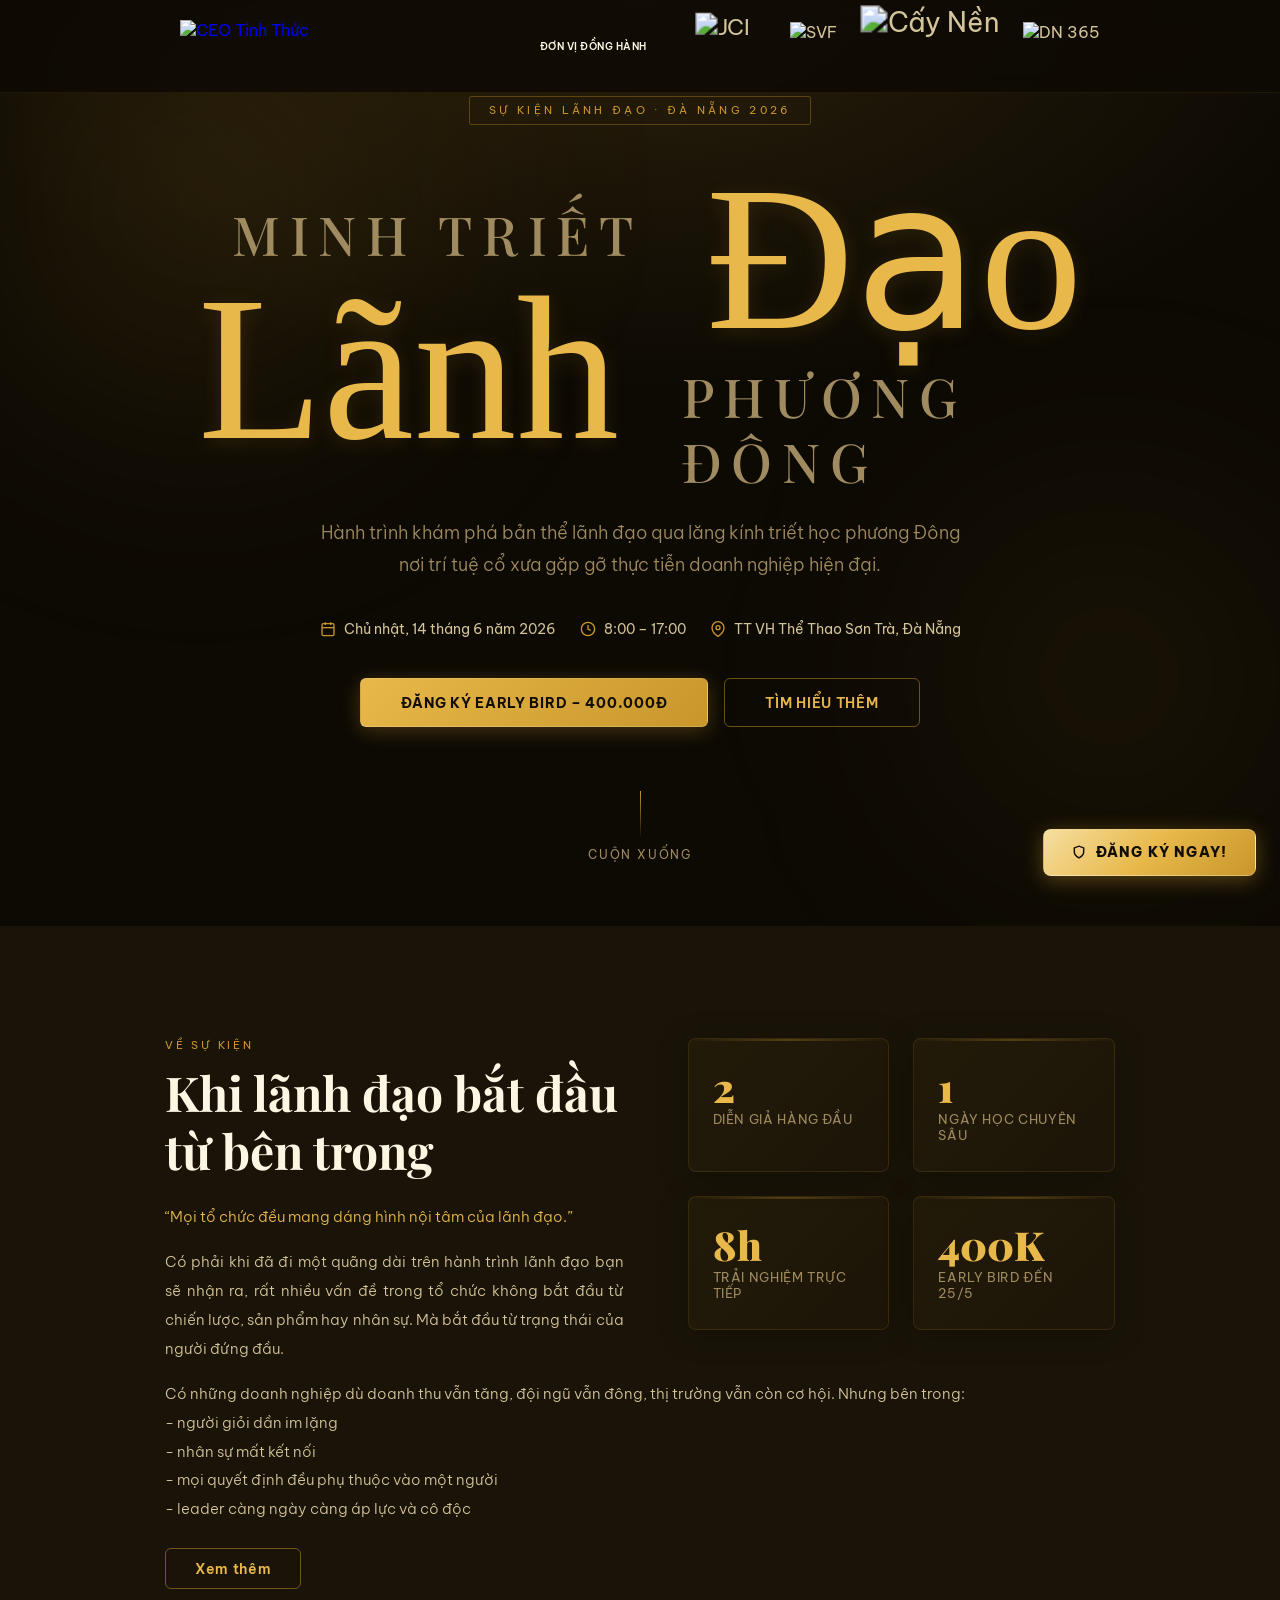
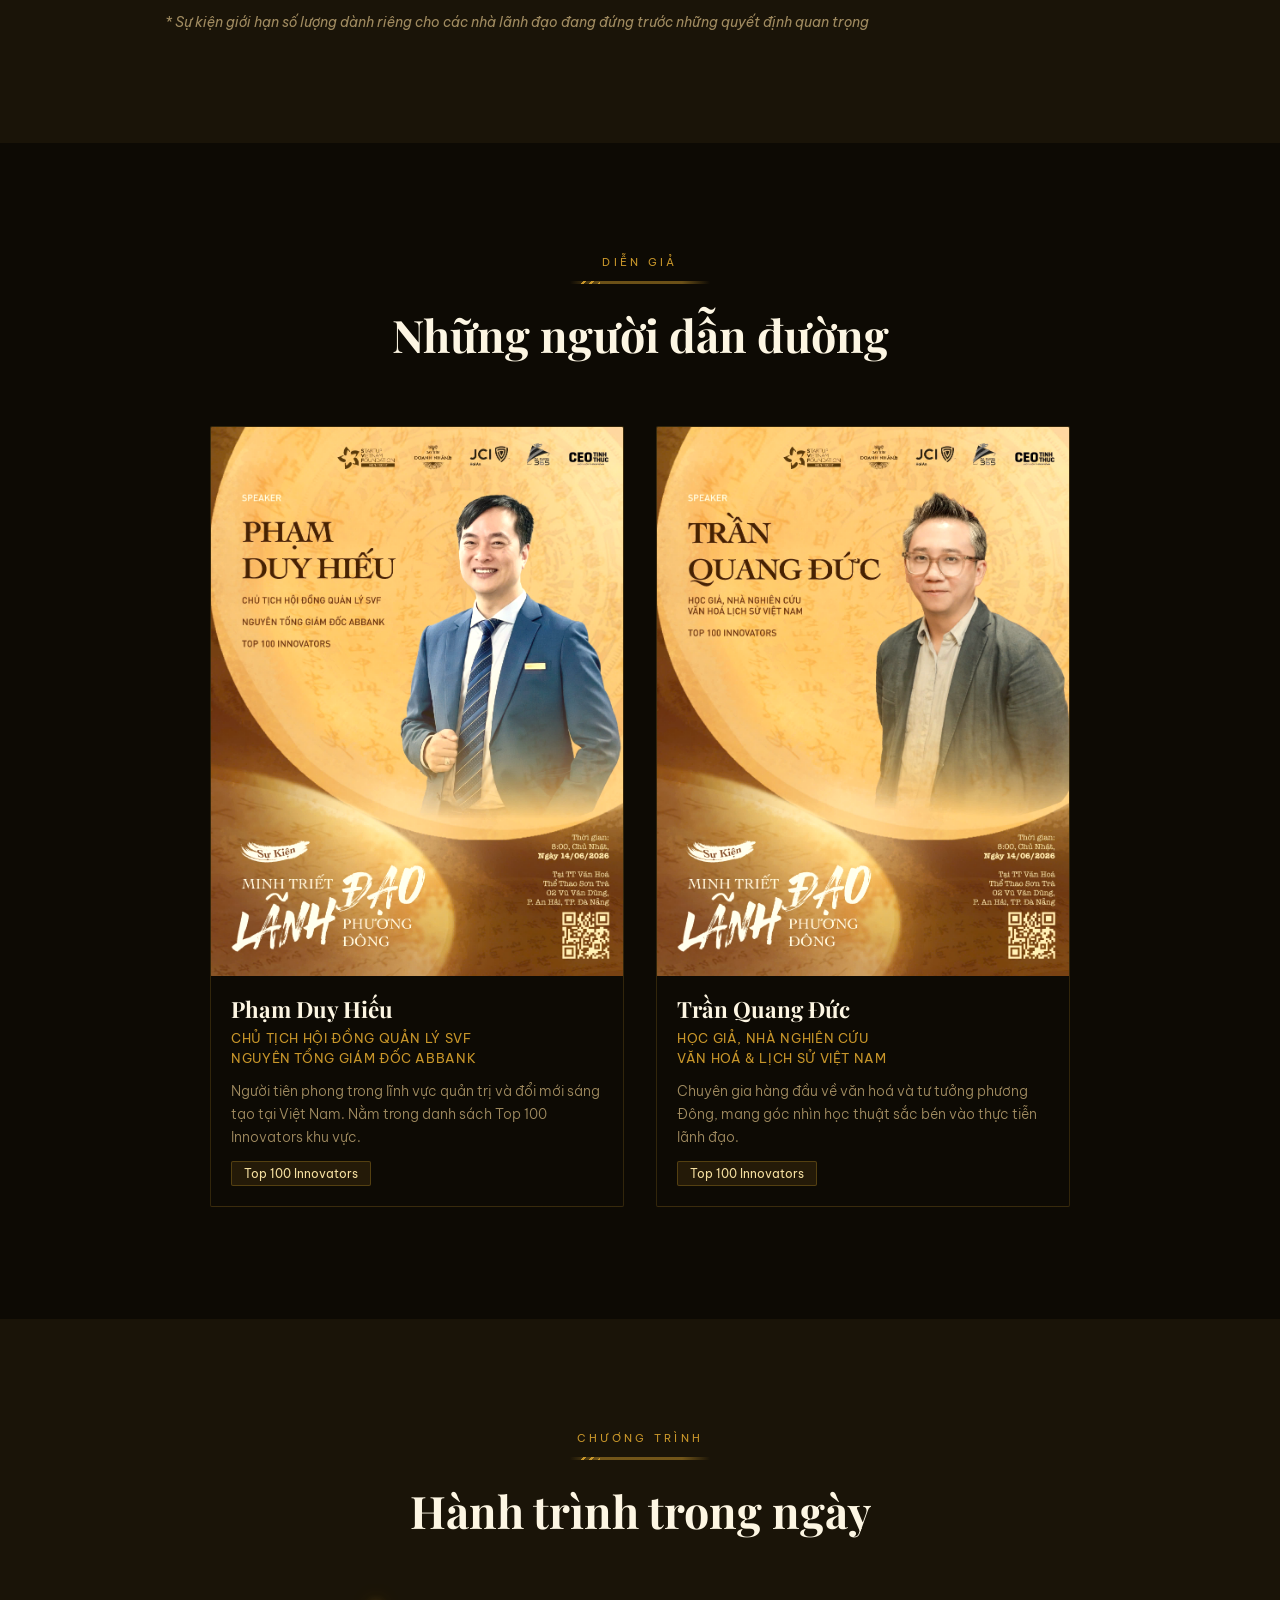
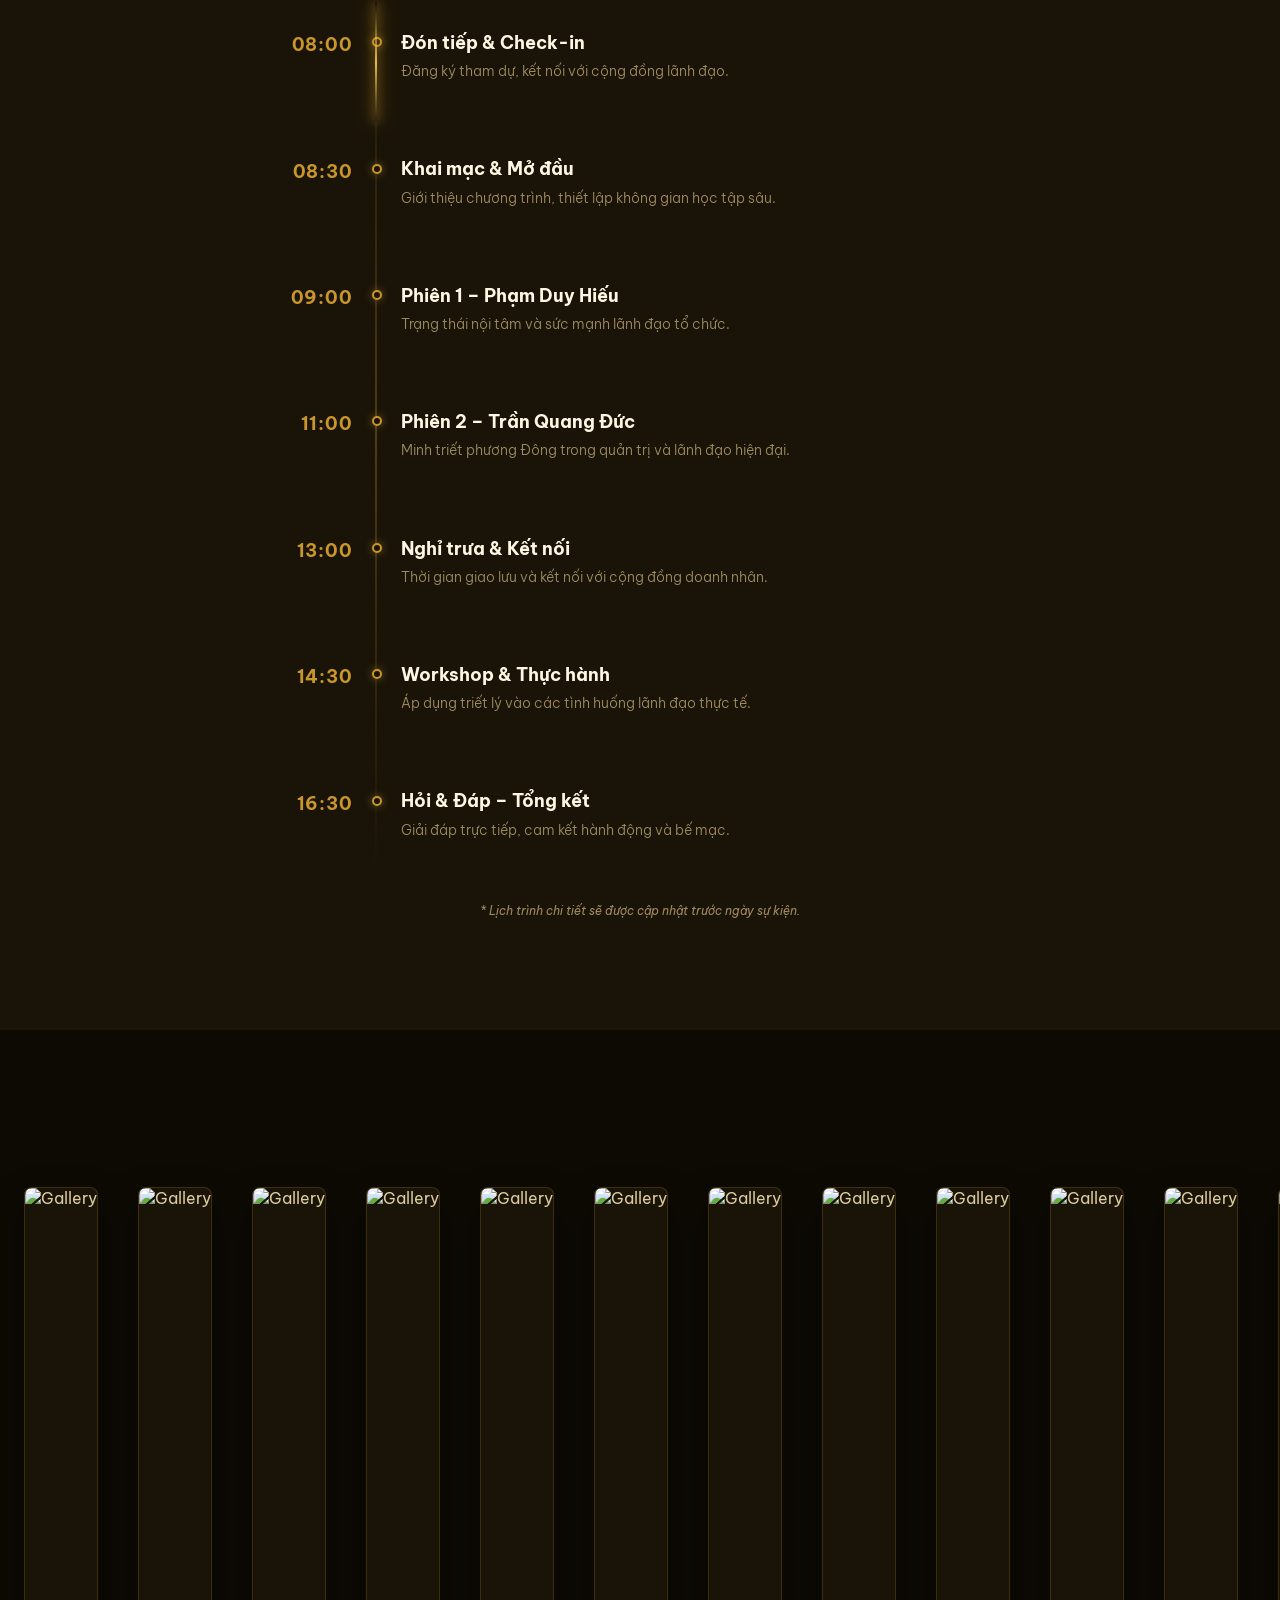
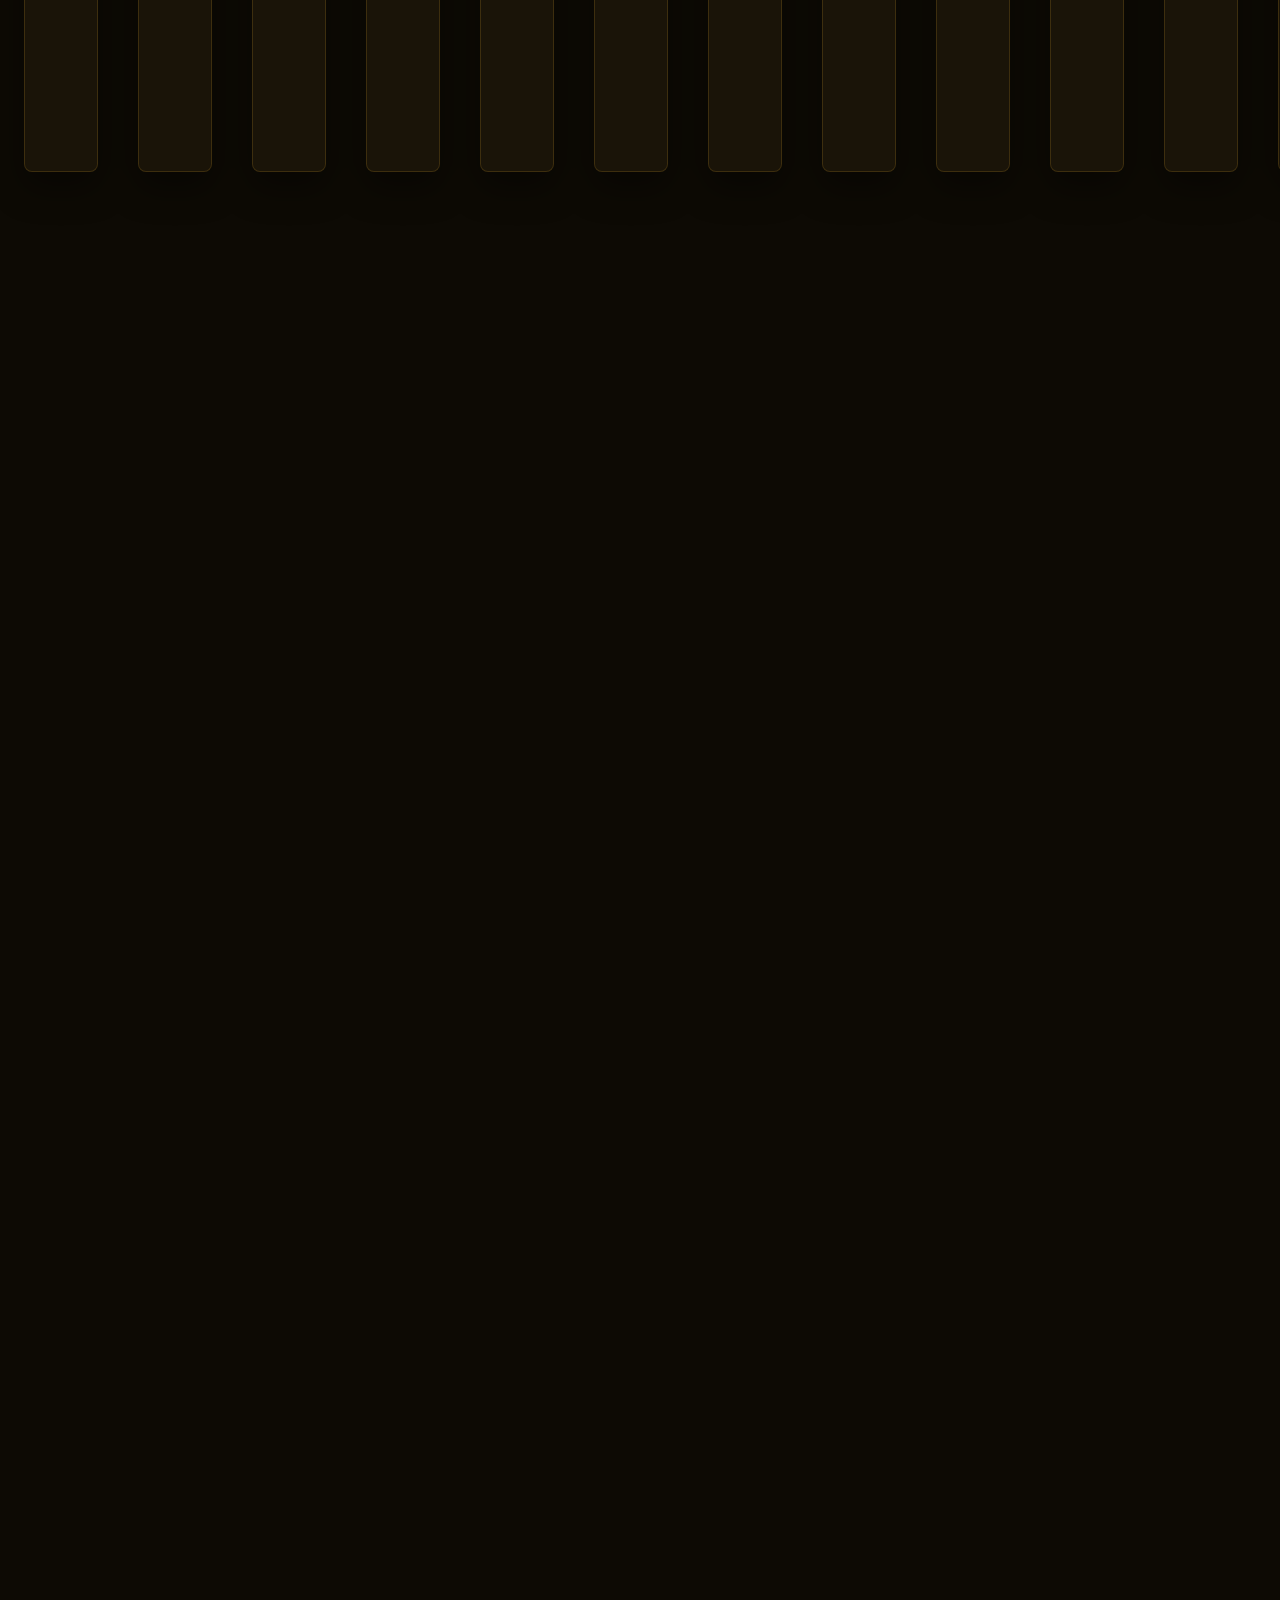
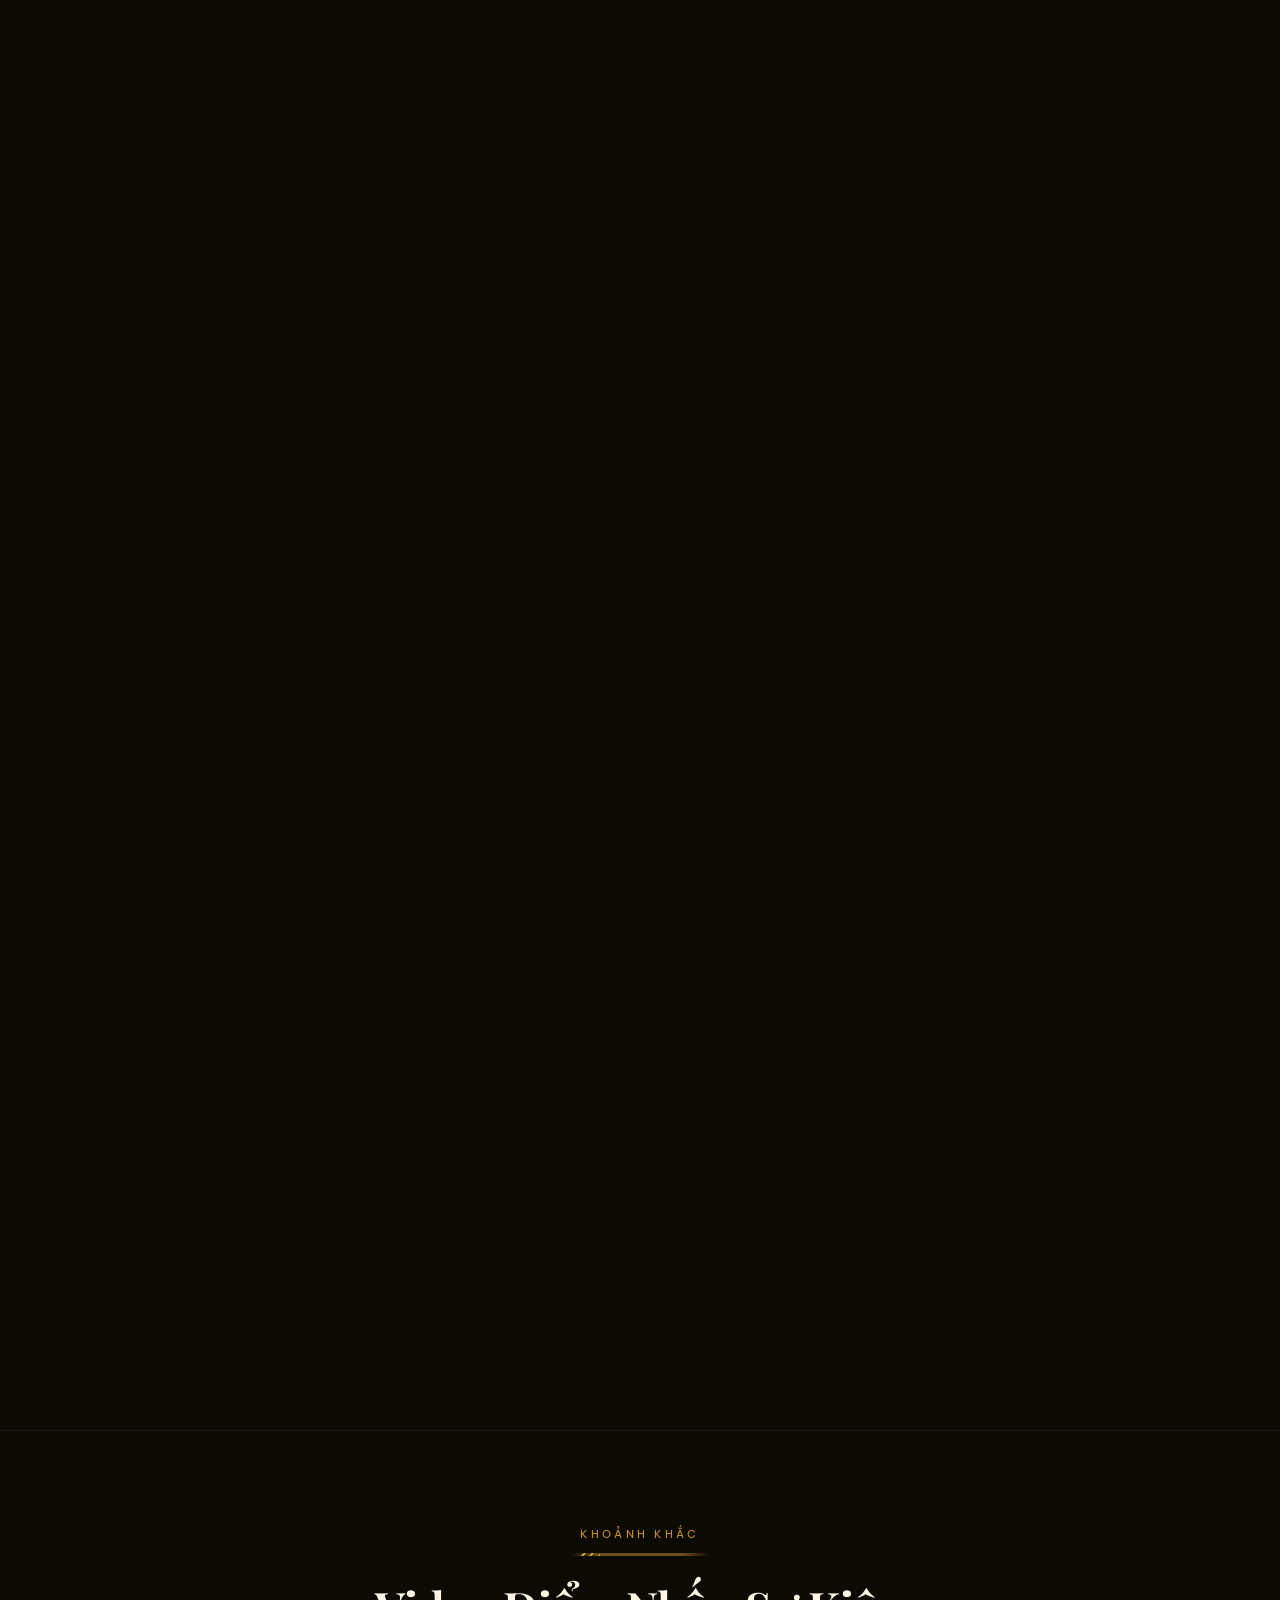
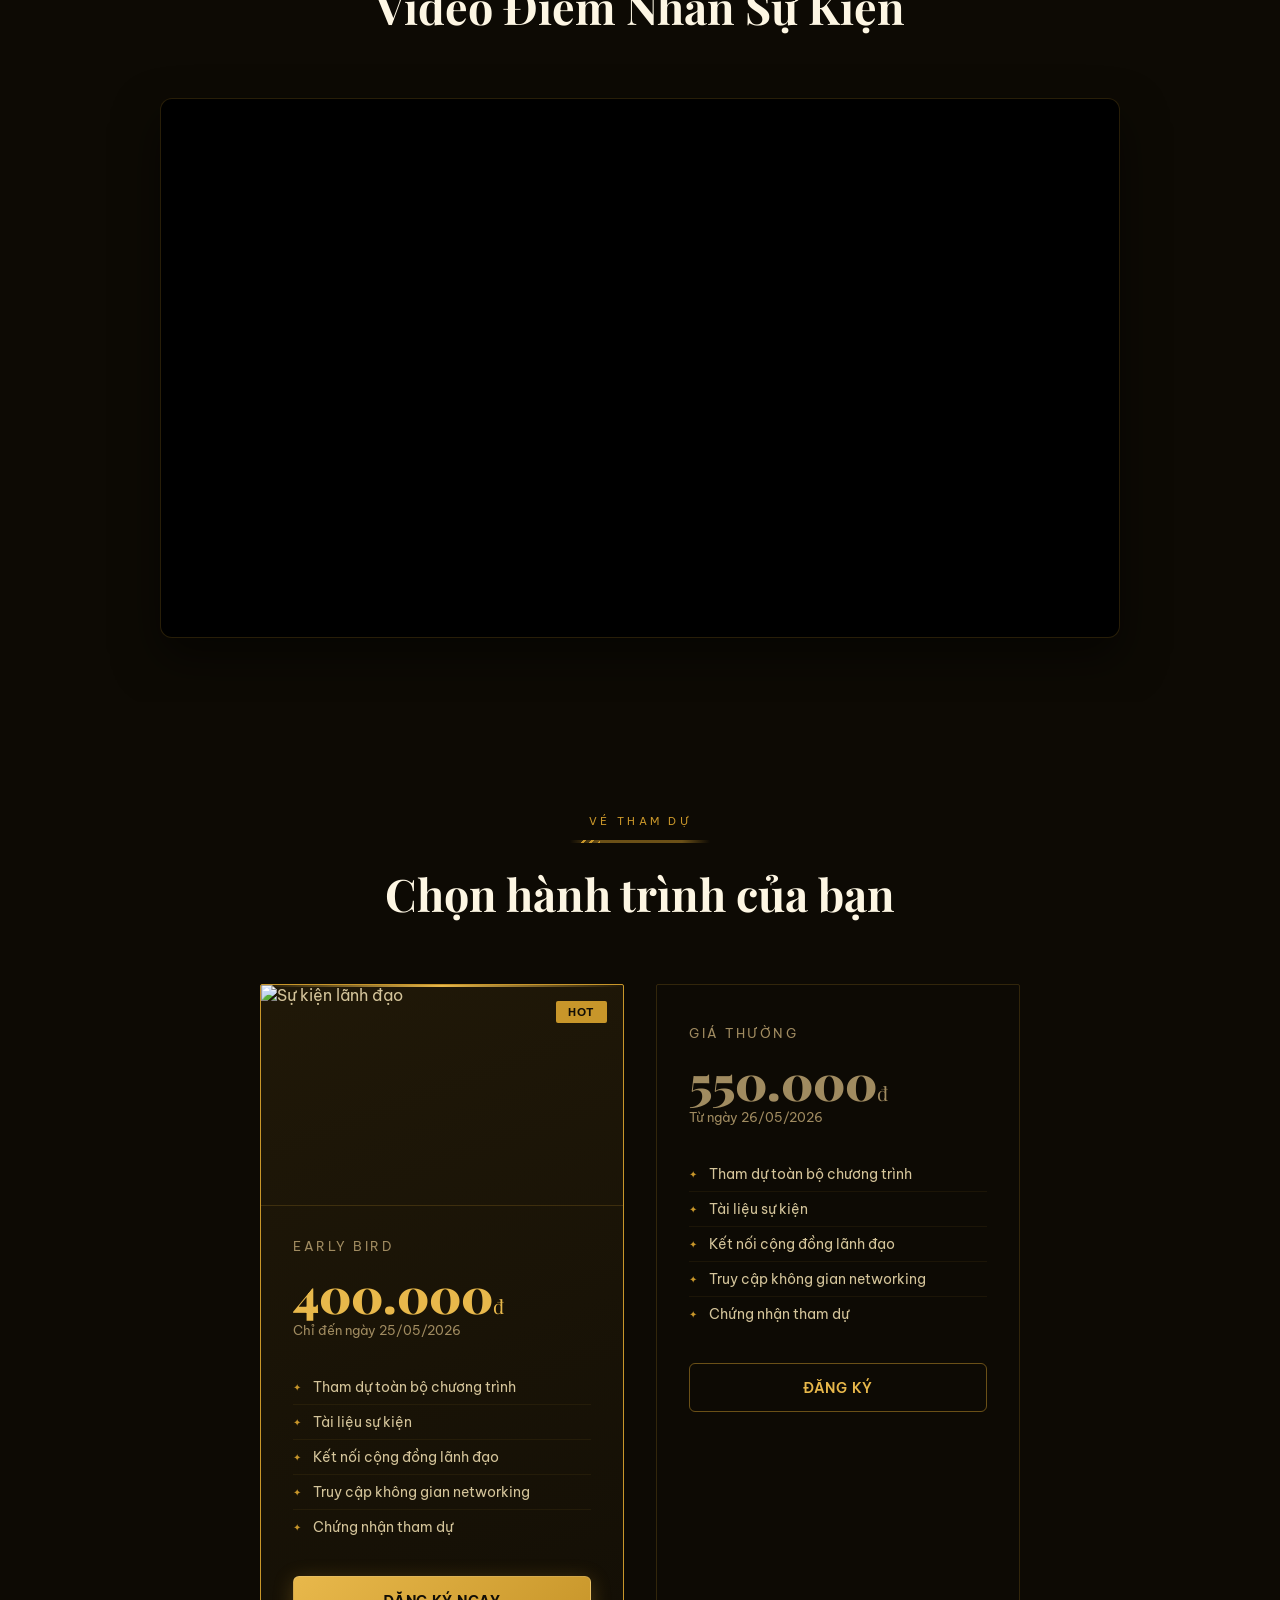
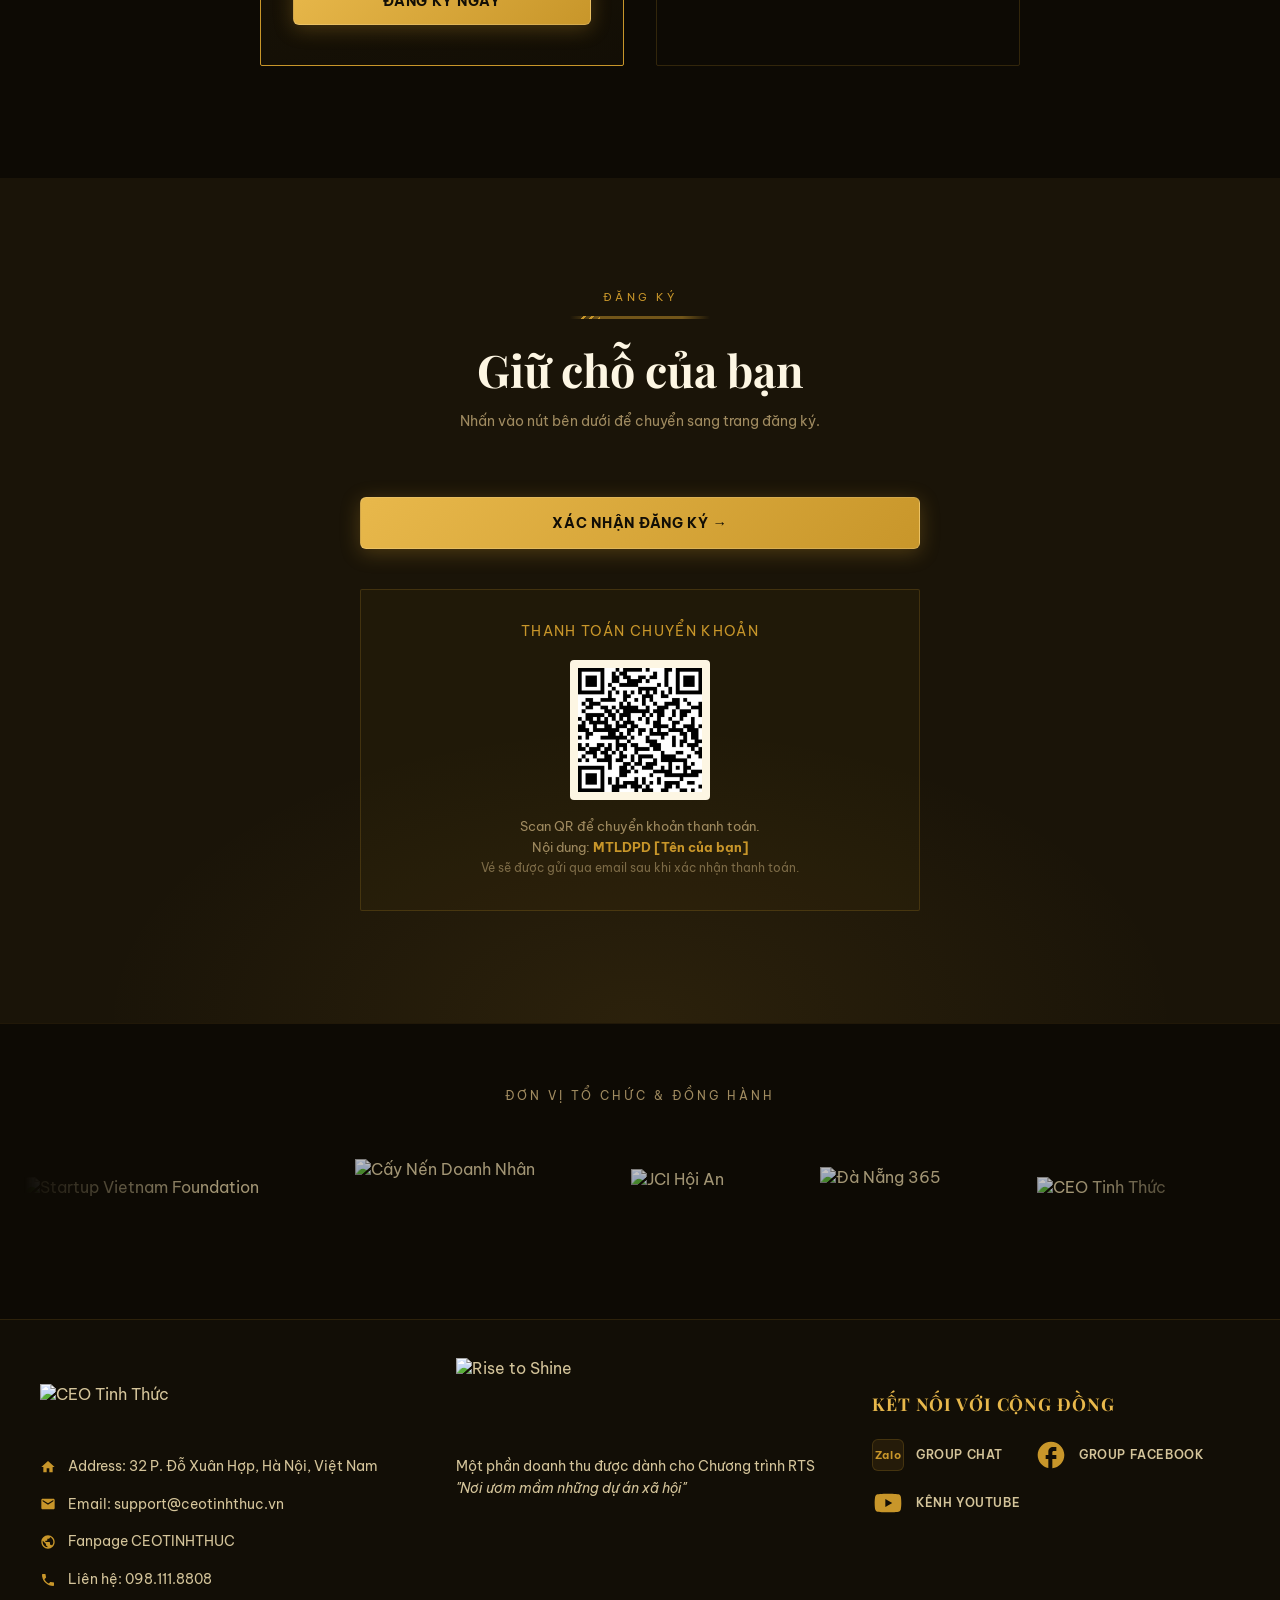
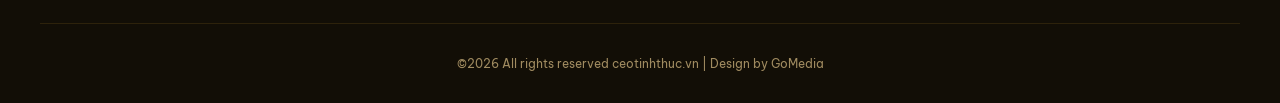
